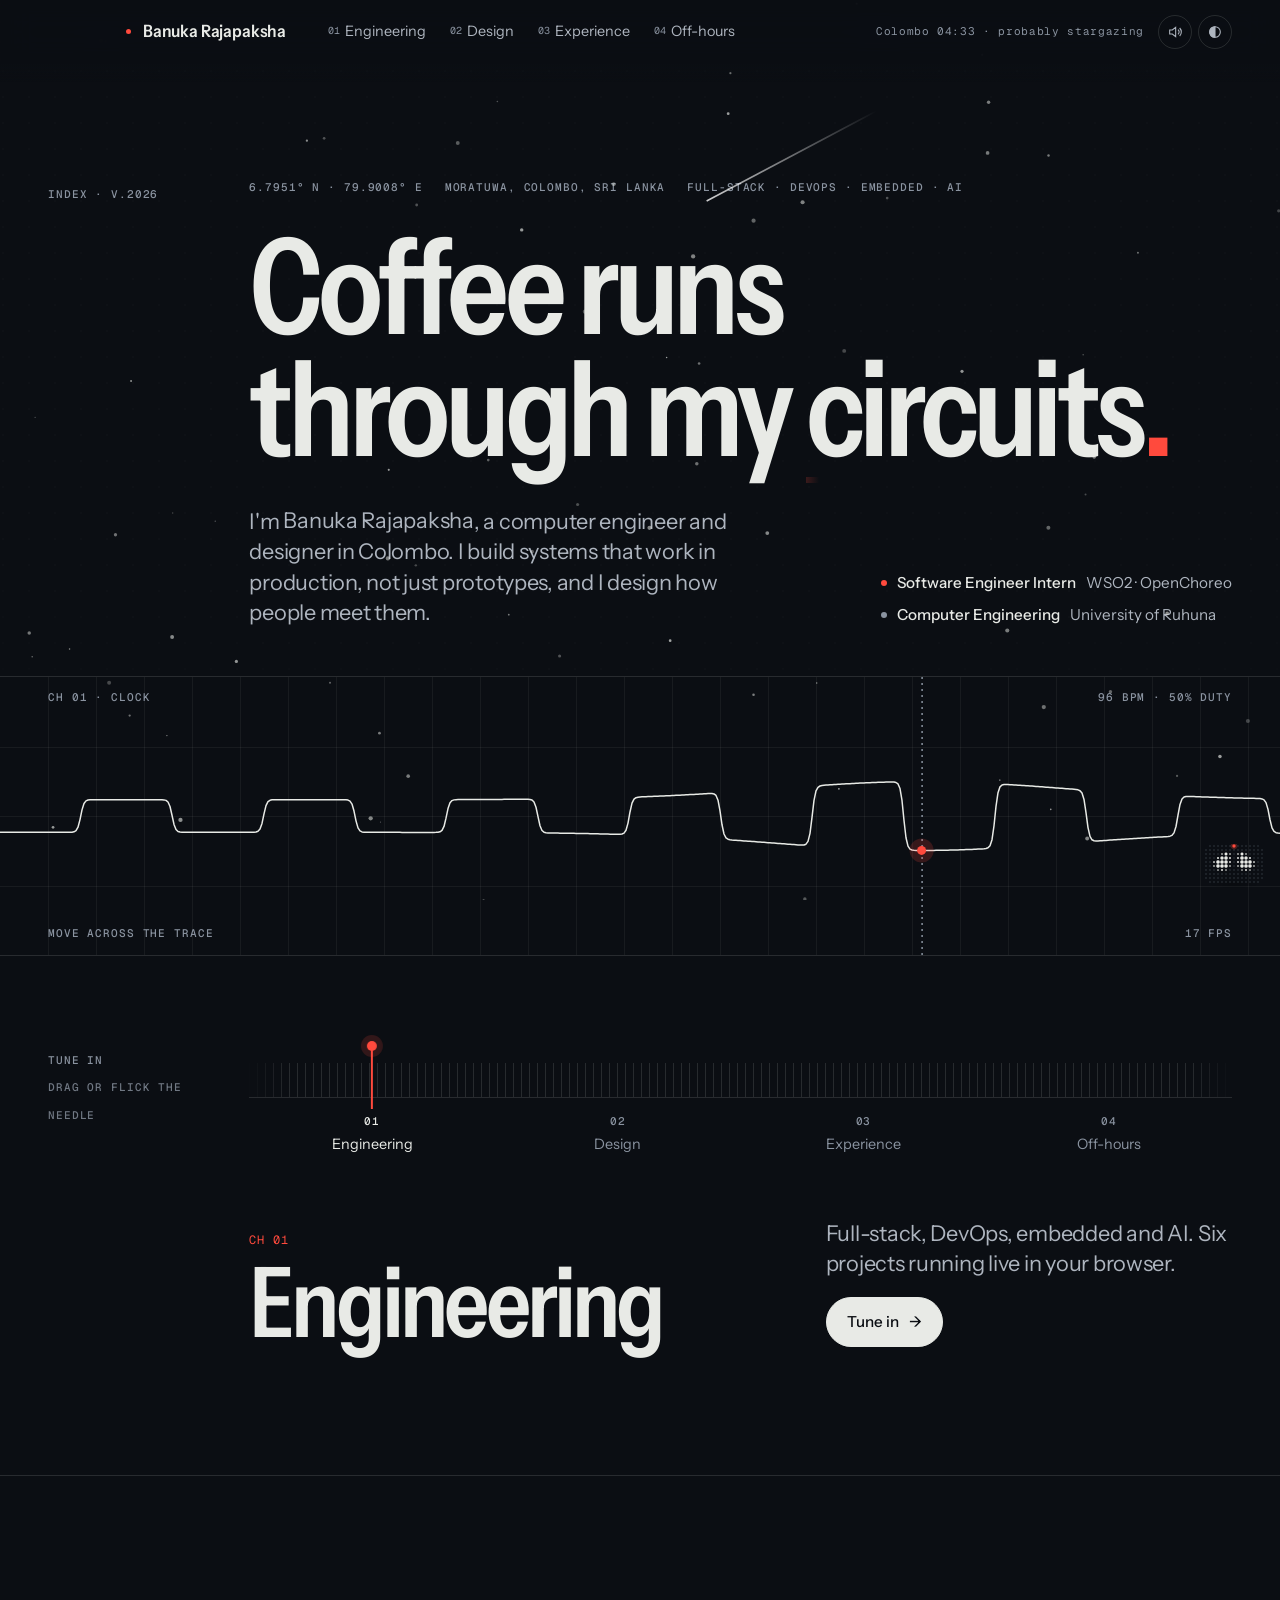
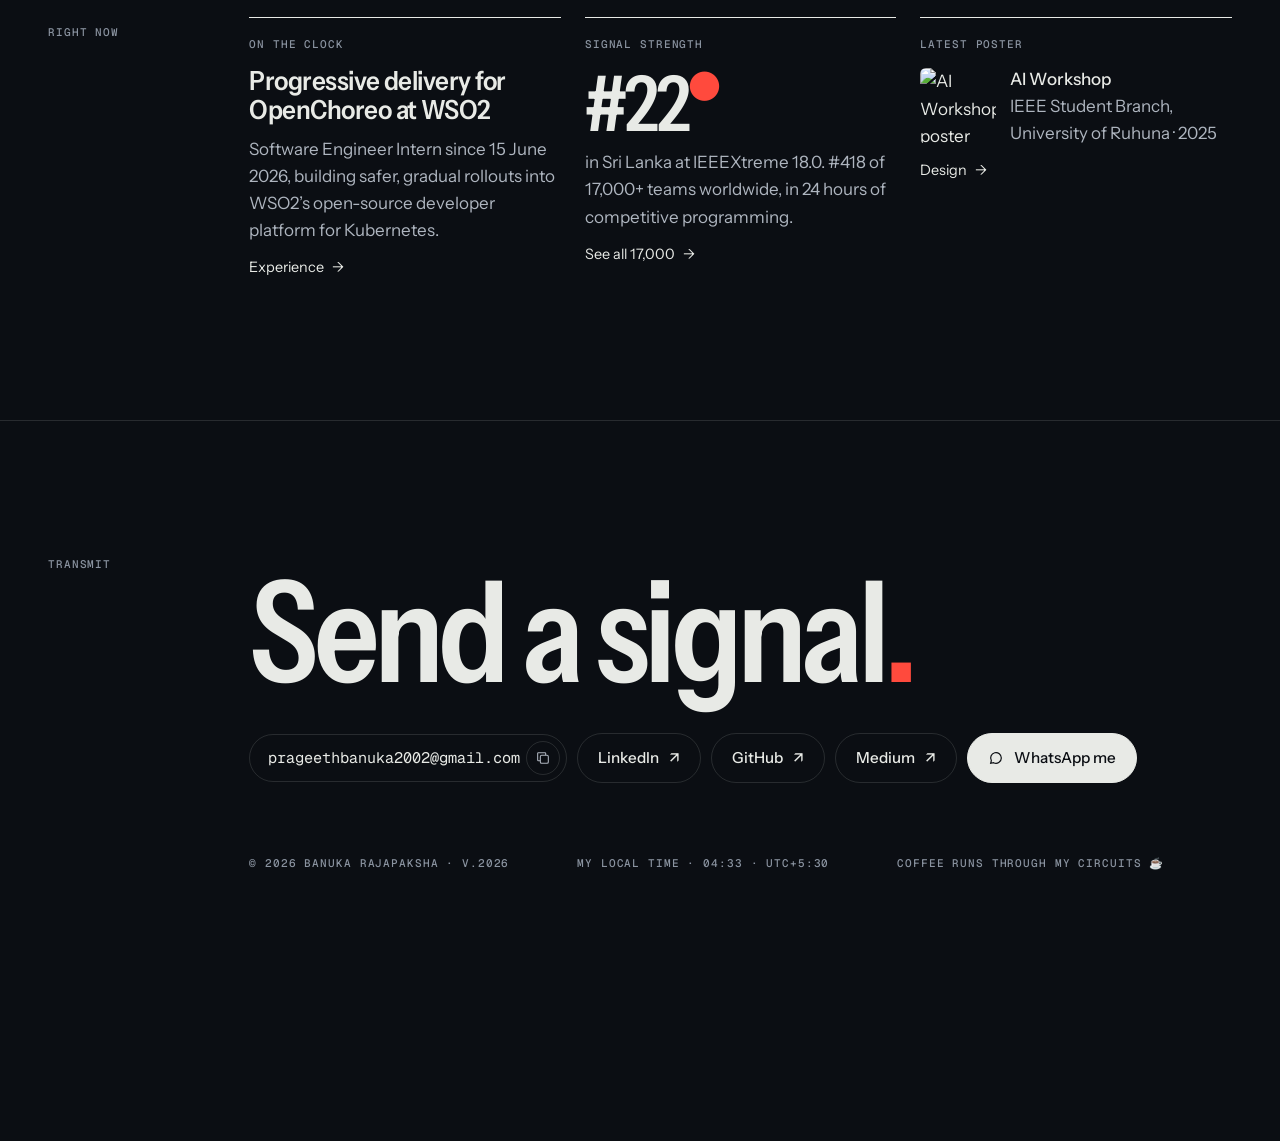
==== index.html @ f437f222 "Quiet details: tilting posters, a self-signing signature, a moon-phase tab icon, a visit constellati" ====
<!doctype html>
<html lang="en">
<head>
<meta charset="utf-8">
<meta name="viewport" content="width=device-width, initial-scale=1, viewport-fit=cover">
<title>Banuka Rajapaksha</title>
<link rel="preconnect" href="https://fonts.googleapis.com">
<link rel="preconnect" href="https://fonts.gstatic.com" crossorigin>
<link rel="stylesheet" href="https://fonts.googleapis.com/css2?family=Geist+Mono:wght@400;500&family=Instrument+Sans:wdth,wght@75..100,400..700&display=swap">
<link rel="stylesheet" href="assets/site.css?v=20261011q">
<style>
.hero { padding-block: clamp(56px, 9vw, 120px) clamp(28px, 4vw, 48px); }
.hero .coords { display: flex; flex-wrap: wrap; gap: 6px 22px; margin-bottom: 28px; }
.hero .display { font-size: clamp(3.2rem, 10.4vw, 10rem); margin-bottom: 36px; }
.cof { position: relative; cursor: pointer; outline-offset: 6px; transition: color var(--h); }
.cof::before { content: "psst. type c-o-f-f-e-e"; position: absolute; left: 0.04em; bottom: 100%; margin-bottom: 0.3em; white-space: nowrap;
  font: 500 0.6875rem/1 var(--f-mono); letter-spacing: 0.08em; text-transform: uppercase; color: var(--accent);
  opacity: 0; transform: translateY(6px); transition: opacity var(--h) var(--ease-out), transform var(--h) var(--ease-out); pointer-events: none; }
@media (hover: none) { .cof::before { content: "tap for a refill"; } }
.cof i { position: absolute; bottom: 82%; width: 0.03em; min-width: 2px; height: 0.16em; border-radius: 2px; background: var(--ink-3); opacity: 0; pointer-events: none; }
.cof i:nth-child(1) { left: 60%; } .cof i:nth-child(2) { left: 72%; } .cof i:nth-child(3) { left: 84%; }
.cof:hover::before, .cof:focus-visible::before { opacity: 1; transform: none; }
.cof:hover i, .cof:focus-visible i { animation: wisp 1.9s ease-out infinite; }
.cof:hover i:nth-child(2), .cof:focus-visible i:nth-child(2) { animation-delay: .45s; }
.cof:hover i:nth-child(3), .cof:focus-visible i:nth-child(3) { animation-delay: .9s; }
@keyframes wisp { 0% { opacity: 0; transform: translateY(0.1em) scaleY(.4); } 30% { opacity: .6; } 100% { opacity: 0; transform: translate(0.05em, -0.35em) scaleY(1); } }
@media (hover: none) { .cof::before { opacity: .75; transform: none; animation: hintIn 1.2s var(--ease-out) 3.5s both; } }
@keyframes hintIn { from { opacity: 0; transform: translateY(6px); } }
.hero .coords { transition: opacity var(--h) var(--ease-out); }
.hero:has(.cof:hover) .coords, .hero:has(.cof:focus-visible) .coords { opacity: 0; }
@media (hover: none) { .hero .coords { opacity: 1 !important; } .cof::before { margin-bottom: 0.15em; } }
.cir { background: linear-gradient(90deg, transparent, var(--accent), transparent) -60% 96% / 40% 0.045em no-repeat; }
.cir:hover { animation: current 1.1s linear infinite; }
@keyframes current { to { background-position: 170% 96%; } }
@media (prefers-reduced-motion: reduce) { .cof i, .cir:hover { animation: none !important; } }
.hero-foot { display: grid; grid-template-columns: minmax(0, 1.2fr) minmax(0, 1fr); gap: 24px 48px; align-items: end; }
.roles { display: grid; gap: 8px; justify-self: end; }
.roles span { display: flex; gap: 10px; align-items: baseline; font-size: 0.95rem; color: var(--ink-2); }
.roles b { font-weight: 500; color: var(--ink); }
.roles i { width: 6px; height: 6px; border-radius: 50%; background: var(--accent); flex: none; transform: translateY(-2px); }
@media (max-width: 860px) {
  .hero .grid > .hang, .tuner .grid > .hang, .now-wrap .hang { display: none; }
  .hero .coords { display: none; }
  .hero { padding-block: 64px 32px; }
  .hero .display { font-size: clamp(2.6rem, 11vw, 4.6rem); }
  .cof::before { margin-bottom: 0.3em; }
  .roles span { font-size: 0.92rem; }
  #scope { height: 120px; }
  #scope .rd { display: none; }
  main .tuner { padding-block: 36px 64px; }
  #dial { margin-bottom: 44px; }
  #band { min-height: 0; gap: 14px; }
  #band h2 { font-size: clamp(2.6rem, 13vw, 3.6rem); }
}
@media (max-width: 860px) { .hero-foot { grid-template-columns: 1fr; } .roles { justify-self: start; } .roles span { flex-wrap: wrap; gap: 2px 10px; } .hero { padding-block: 36px 28px; } .hero .coords { margin-bottom: 18px; } .hero .display { margin-bottom: 24px; } }

.scope { position: relative; height: clamp(170px, 22vw, 280px); border-block: 1px solid var(--line); }
.scope canvas { position: absolute; inset: 0; width: 100%; height: 100%; touch-action: pan-y; }
.scope .rd { position: absolute; top: 12px; display: flex; gap: 18px; }
.scope .rd.l { left: var(--gut); } .scope .rd.r { right: var(--gut); }
.scope .rd.b { top: auto; bottom: 12px; }

.tuner { padding-block: clamp(48px, 7vw, 96px) clamp(72px, 10vw, 130px); }
.dial { position: relative; height: 92px; margin-bottom: 40px; cursor: ew-resize; touch-action: none; user-select: none; -webkit-user-select: none; }
.dial:focus-visible { outline-offset: 8px; }
.dial .scale { position: absolute; left: 0; right: 0; top: 18px; height: 34px;
  background:
    repeating-linear-gradient(90deg, var(--ink-3) 0 1px, transparent 1px 100%) 0 0 / 12.5% 100% no-repeat,
    repeating-linear-gradient(90deg, var(--line) 0 1px, transparent 1px 8px);
  -webkit-mask: linear-gradient(90deg, transparent, #000 4%, #000 96%, transparent); mask: linear-gradient(90deg, transparent, #000 4%, #000 96%, transparent); }
.dial .base { position: absolute; left: 0; right: 0; top: 52px; height: 1px; background: var(--line); }
.dial .stops { position: absolute; left: 0; right: 0; top: 62px; display: grid; grid-template-columns: repeat(4, 1fr); }
.dial .stops button { border: 0; background: none; cursor: pointer; padding: 6px 0; display: grid; justify-items: center; gap: 2px; color: var(--ink-3); transition: color var(--q); }
.dial .stops button:hover, .dial .stops button.on { color: var(--ink); }
.dial .stops .label { color: inherit; }
.dial .tick { position: absolute; top: 10px; width: 1px; height: 50px; background: var(--ink); }
.needle { position: absolute; top: 0; left: 0; width: 2px; height: 64px; margin-left: -1px; background: var(--accent); will-change: transform; }
.needle::before { content: ""; position: absolute; top: -4px; left: -4px; width: 10px; height: 10px; border-radius: 50%; background: var(--accent); box-shadow: 0 0 0 6px color-mix(in srgb, var(--accent) 16%, transparent); }
.needle::after { content: ""; position: absolute; inset: -10px -22px; } /* bigger grab target */

.band { display: grid; grid-template-columns: minmax(0, 1.3fr) minmax(0, 1fr); gap: 24px 48px; align-items: end; min-height: 170px; }
.band .num { font-family: var(--f-mono); font-size: 0.75rem; color: var(--accent); letter-spacing: 0.08em; }
.band h2 { font-size: clamp(2.8rem, 7.6vw, 6.6rem); margin-top: 8px; }
.band-r { display: grid; gap: 18px; justify-items: start; }
@media (max-width: 860px) { .band { grid-template-columns: 1fr; } }

.now { display: grid; grid-template-columns: repeat(3, minmax(0, 1fr)); gap: 24px; }
.now article { border-top: 1px solid var(--ink); padding-top: 18px; display: grid; gap: 12px; align-content: start; min-width: 0; }
.now .big { font-weight: 600; font-stretch: 82%; letter-spacing: -0.04em; font-size: clamp(3rem, 6vw, 5rem); line-height: 0.9; }
.now .big .dot { font-size: 0.5em; vertical-align: 0.9em; }
.now p { margin: 0; color: var(--ink-2); }
.now a.more { font-size: 0.9rem; text-decoration: none; display: inline-flex; gap: 8px; color: var(--ink); }
.now a.more:hover { text-decoration: underline; }
.now .thumb { display: grid; grid-template-columns: 76px minmax(0, 1fr); gap: 14px; align-items: center; }
.now .thumb img { width: 76px; height: 76px; object-fit: cover; border-radius: 6px; }
@media (max-width: 860px) { .now { grid-template-columns: 1fr; } }
</style>
<link rel="icon" href="assets/favicon.svg" type="image/svg+xml">
<meta name="theme-color" content="#0B0E13">
<meta name="description" content="Banuka Rajapaksha: computer engineer and designer in Colombo. Software Engineer Intern at WSO2 (OpenChoreo). Coffee runs through my circuits.">
<meta property="og:title" content="Banuka Rajapaksha">
<meta property="og:description" content="Computer engineer and designer. Coffee runs through my circuits.">
<meta property="og:url" content="https://prageethbanuka.github.io/">
<meta property="og:type" content="website">
<meta property="og:image" content="https://prageethbanuka.github.io/assets/og.jpg">
<meta property="og:image:width" content="1200">
<meta property="og:image:height" content="630">
<meta property="og:image:alt" content="Coffee runs through my circuits. Banuka Rajapaksha, engineer and designer.">
<meta name="twitter:card" content="summary_large_image">
<script>try { const t = localStorage.getItem('br-theme'); if (t) document.documentElement.dataset.theme = t; } catch (e) {}</script>
<script data-goatcounter="https://banuka.goatcounter.com/count" async src="https://gc.zgo.at/count.js"></script>
</head>
<body>
<script src="assets/site.js?v=20261011q"></script>
<script>BR.nav('home', { draw: true })</script>

<main id="main">
  <section class="wrap hero">
    <div class="grid">
      <div class="hang"><span class="label">Index · v.2026</span></div>
      <div class="main">
        <div class="coords"><span class="label">6.7951° N · 79.9008° E</span><span class="label">Moratuwa, Colombo, Sri Lanka</span><span class="label">Full-stack · DevOps · Embedded · AI</span></div>
        <h1 class="display"><span class="cof" role="button" tabindex="0" aria-label="Coffee. Pour a refill">Coffee<i aria-hidden="true"></i><i aria-hidden="true"></i><i aria-hidden="true"></i></span> runs through my <span class="cir">circuits</span><span class="dot">.</span></h1>
        <div class="hero-foot">
          <p class="lede">I'm <mark class="hl">Banuka Rajapaksha</mark>, a computer engineer and designer in Colombo.<span class="m-hide"> I build systems that work in production, not just prototypes, and I design how people meet them.</span></p>
          <div class="roles">
            <span><i></i><b>Software Engineer Intern</b> WSO2 · OpenChoreo</span>
            <span><i style="background:var(--ink-3)"></i><b>Computer Engineering</b> University of Ruhuna</span>
          </div>
        </div>
      </div>
    </div>
  </section>

  <div class="scope" id="scope" aria-hidden="true">
    <canvas id="trace"></canvas>
    <div class="rd l"><span class="label" id="rdMode">CH 01 · Clock</span></div>
    <div class="rd r"><span class="label" id="rdVal">96 BPM · 50% duty</span></div>
    <div class="rd l b"><span class="label">Move across the trace</span></div>
    <div class="rd r b"><span class="label" id="rdFps">-- fps</span></div>
  </div>

  <section class="wrap tuner" aria-labelledby="bandName">
    <div class="grid">
      <div class="hang"><span class="label">Tune in</span><br><span class="label" style="color:var(--ink-3);opacity:.8">Drag or flick the needle</span></div>
      <div class="main">
        <div class="dial" id="dial" tabindex="0" role="slider" aria-label="Choose a section" aria-valuemin="1" aria-valuemax="4" aria-valuenow="1" aria-valuetext="Engineering">
          <div class="scale"></div><div class="base"></div>
          <div class="stops" id="stops"></div>
          <div class="needle" id="needle"></div>
        </div>
        <div class="band" id="band">
          <div>
            <div class="num" id="bandNum">CH 01</div>
            <h2 class="display" id="bandName">Engineering</h2>
          </div>
          <div class="band-r">
            <p class="lede" id="bandText">Full-stack, DevOps, embedded and AI. Six projects running live in your browser.</p>
            <a class="btn" id="bandGo" href="engineering.html">Tune in <span class="arr">→</span></a>
          </div>
        </div>
      </div>
    </div>
  </section>

  <section class="wrap section now-wrap">
    <div class="grid">
      <div class="hang"><span class="label">Right now</span></div>
      <div class="main now">
        <article>
          <span class="label">On the clock</span>
          <h3 class="h3">Progressive delivery for OpenChoreo at WSO2</h3>
          <p>Software Engineer Intern since 15 June 2026, building safer, gradual rollouts into WSO2’s open-source developer platform for Kubernetes.</p>
          <a class="more" href="experience.html">Experience <span>→</span></a>
        </article>
        <article>
          <span class="label">Signal strength</span>
          <div class="big">#22<span class="dot">●</span></div>
          <p>in Sri Lanka at IEEEXtreme 18.0. #418 of 17,000+ teams worldwide, in 24 hours of competitive programming.</p>
          <a class="more" href="engineering.html#xtreme">See all 17,000 <span>→</span></a>
        </article>
        <article>
          <span class="label">Latest poster</span>
          <div class="thumb"><img src="assets/work/w1.webp" alt="AI Workshop poster" width="76" height="76"><p><b style="color:var(--ink);font-weight:500">AI Workshop</b><br>IEEE Student Branch, University of Ruhuna · 2025</p></div>
          <a class="more" href="design.html">Design <span>→</span></a>
        </article>
      </div>
    </div>
  </section>
</main>

<script>BR.footer()</script>

<script>
(() => {
const { Spring, project, clamp, tracker, reduce, blip } = BR;
const BANDS = [
  { id: 'engineering', name: 'Engineering', href: 'engineering.html', mode: 'Clock', val: '96 BPM · 50% duty', text: 'Full-stack, DevOps, embedded and AI. Six projects running live in your browser.' },
  { id: 'design', name: 'Design', href: 'design.html', mode: 'Sine', val: 'Two-second read', text: 'Visual branding for national IEEE programmes, SLSAC and faculty events.' },
  { id: 'experience', name: 'Experience', href: 'experience.html', mode: 'Step', val: 'Rising edges', text: 'WSO2, SEDS Ruhuna, IEEE and IESL, and the University of Ruhuna.' },
  { id: 'offhours', name: 'Off-hours', href: 'offhours.html', mode: 'Scintillation', val: 'Starlight · 96 BPM', text: 'Brass band, drums and the night sky, in red light.' },
];

/* ---------- oscilloscope trace ---------- */
const cv = document.getElementById('trace'), cx = cv.getContext('2d'), scope = document.getElementById('scope');
let W = 0, H = 0, DPR = 1, col = {};
const w = BANDS.map((_, i) => new Spring(i === 0 ? 1 : 0, { damping: 1, response: 0.5 }));
const amp = new Spring(0, { damping: 1, response: 0.35 });
const px = new Spring(0.72, { damping: 1, response: 0.3 });
const heart = new Spring(0, { damping: 1, response: 0.6 }); let heartAt = 0;
// a heartbeat (ECG) trace for the hidden channel
const ecg = (u, t) => { let p = (u * 3 - t * 1.2) % 1; if (p < 0) p += 1; const g = (c, w, a) => a * Math.exp(-(((p - c) / w) ** 2)); return g(0.12, 0.035, 0.18) - g(0.27, 0.012, 0.25) + g(0.3, 0.012, 1.25) - g(0.33, 0.014, 0.45) + g(0.55, 0.06, 0.3); };
function readCol() { const s = getComputedStyle(document.documentElement); col = { ink: s.getPropertyValue('--ink').trim(), line: s.getPropertyValue('--line-2').trim(), acc: s.getPropertyValue('--accent').trim(), ink3: s.getPropertyValue('--ink-3').trim() }; }
function size() { DPR = Math.min(2, devicePixelRatio || 1); W = scope.clientWidth; H = scope.clientHeight; cv.width = W * DPR; cv.height = H * DPR; cx.setTransform(DPR, 0, 0, DPR, 0, 0); }
const shapes = [
  (u, t) => Math.tanh(9 * Math.sin(u * 2 * Math.PI * 7 - t * 2 * Math.PI * 1.6)),                 // clock
  (u, t) => Math.sin(u * 2 * Math.PI * 3.2 - t * 2.4),                                              // sine
  (u, t) => { const p = (u * 6 - t * 0.35) % 1, q = p < 0 ? p + 1 : p; return Math.tanh(14 * (q - 0.5)) * 0.8 + (q - 0.5) * 0.4; }, // step
  (u, t) => 0.55 * Math.sin(u * 47 + t * 3.1) * Math.sin(u * 13 - t * 1.7) + 0.35 * Math.sin(u * 91 - t * 5.3) + 0.2 * Math.sin(u * 7 + t), // scintillation
];
function y(u, t) {
  let v = 0; for (let i = 0; i < 4; i++) if (w[i].x > 0.001) v += w[i].x * shapes[i](u, t);
  if (heart.x > 0.001) v = v * (1 - heart.x) + heart.x * ecg(u, t);
  const bump = Math.exp(-(((u - px.x) / 0.16) ** 2));
  const a = 0.14 + 0.62 * (0.25 + 0.75 * amp.x) * bump;
  return H / 2 - v * a * (H * 0.42);
}
let fpsT = performance.now(), fpsN = 0; const fpsEl = document.getElementById('rdFps');
let lastT = 0;
function draw(now) {
  const t = reduce() ? 0 : now / 1000; lastT = t;
  cx.clearRect(0, 0, W, H);
  cx.strokeStyle = col.line; cx.lineWidth = 1; cx.beginPath();
  for (let x = 48; x < W; x += 48) { cx.moveTo(x + 0.5, 0); cx.lineTo(x + 0.5, H); }
  for (let k = 1; k < 4; k++) { const yy = Math.round(H * k / 4) + 0.5; cx.moveTo(0, yy); cx.lineTo(W, yy); }
  cx.stroke();
  cx.strokeStyle = col.ink; cx.lineWidth = 1.5; cx.lineJoin = 'round'; cx.beginPath();
  const step = 2;
  for (let x = 0; x <= W; x += step) { const v = y(x / W, t); x ? cx.lineTo(x, v) : cx.moveTo(x, v); }
  cx.stroke();
  const sx = px.x * W, sy = y(px.x, t);
  cx.strokeStyle = col.ink3; cx.setLineDash([2, 4]); cx.beginPath(); cx.moveTo(sx + 0.5, 0); cx.lineTo(sx + 0.5, H); cx.stroke(); cx.setLineDash([]);
  cx.fillStyle = col.acc; cx.globalAlpha = 0.18; cx.beginPath(); cx.arc(sx, sy, 12, 0, 6.283); cx.fill();
  cx.globalAlpha = 1; cx.beginPath(); cx.arc(sx, sy, 4.5, 0, 6.283); cx.fill();
  fpsN++; if (now - fpsT > 500) { fpsEl.textContent = `${Math.round(fpsN * 1000 / (now - fpsT))} fps`; fpsN = 0; fpsT = now; }
}
let raf = 0, visible = true;
function loop(now) { draw(now); raf = (visible && !reduce()) ? requestAnimationFrame(loop) : 0; }
function start() { if (!raf && visible) raf = requestAnimationFrame(loop); }
readCol(); size(); draw(performance.now()); if (!reduce()) start();
addEventListener('resize', () => { size(); draw(performance.now()); });
addEventListener('br-theme', () => { readCol(); draw(performance.now()); });
matchMedia('(prefers-color-scheme: dark)').addEventListener('change', () => { readCol(); draw(performance.now()); });
new IntersectionObserver(es => { visible = es[0].isIntersecting; if (visible && !reduce()) start(); }).observe(scope);
[...w, amp, px, heart].forEach(s => s.on(() => { if (reduce()) draw(0); }));
scope.addEventListener('pointermove', e => { const r = scope.getBoundingClientRect(); px.to(clamp((e.clientX - r.left) / r.width, 0, 1), { damping: 1, response: 0.18 }); amp.to(1); });
scope.addEventListener('pointerleave', () => { amp.to(0, { response: 0.6 }); px.to(0.72, { response: 0.8 }); });
// Pixi can run on the trace: it reads the live shape and leans on the playhead
BR.wave = { el: scope, y: u => y(u, lastT), focus(u) { px.to(clamp(u, 0, 1), { damping: 1, response: 0.18 }); amp.to(1); }, release() { amp.to(0, { response: 0.6 }); px.to(0.72, { response: 0.8 }); } };

/* ---------- tuner dial ---------- */
const dial = document.getElementById('dial'), needle = document.getElementById('needle'), stops = document.getElementById('stops');
BANDS.forEach((b, i) => {
  const btn = document.createElement('button'); btn.type = 'button'; btn.dataset.i = i; btn.tabIndex = -1;
  btn.innerHTML = `<span class="label">0${i + 1}</span><span style="font-size:.9rem">${b.name}</span>`;
  stops.appendChild(btn);
});
const stopX = i => dial.clientWidth * (i + 0.5) / 4;
const nx = new Spring(0, { damping: 1, response: 0.4 }).on(x => { needle.style.transform = `translateX(${x}px)`; liveBand(x); });
let cur = -1;
function setBand(i, fromNeedle) {
  if (i === cur) return; cur = i; const b = BANDS[i];
  if (heart.target === 1) { if (performance.now() - heartAt > 4000) heart.to(0); else return; } // keep the clue on screen for a moment
  document.getElementById('bandNum').textContent = `CH 0${i + 1}`;
  document.getElementById('bandName').textContent = b.name;
  document.getElementById('bandText').textContent = b.text;
  const go = document.getElementById('bandGo'); go.href = b.href;
  document.getElementById('rdMode').textContent = `CH 0${i + 1} · ${b.mode}`;
  document.getElementById('rdVal').textContent = b.val;
  dial.setAttribute('aria-valuenow', i + 1); dial.setAttribute('aria-valuetext', b.name);
  [...stops.children].forEach((s, k) => s.classList.toggle('on', k === i));
  w.forEach((s, k) => s.to(k === i ? 1 : 0));
  if (fromNeedle !== false) blip('tick');
}
function liveBand(x) { setBand(clamp(Math.floor(x / dial.clientWidth * 4), 0, 3)); }
nx.set(stopX(0)); setBand(0, false);
addEventListener('resize', () => nx.set(stopX(cur)));
const trk = tracker(); let drag = null;
dial.addEventListener('pointerdown', e => {
  const r = dial.getBoundingClientRect(), x = e.clientX - r.left;
  if (e.target.closest('.stops button') && e.pointerType !== 'mouse') return;
  const onNeedle = Math.abs(x - nx.x) < 24;
  dial.setPointerCapture(e.pointerId); nx.stop();
  drag = { off: onNeedle ? x - nx.x : 0, moved: 0, x0: x }; trk.reset(); trk.add(nx.x);
  if (!onNeedle) nx.to(x, { damping: 1, response: 0.22 });
});
dial.addEventListener('pointermove', e => {
  if (!drag) return; const r = dial.getBoundingClientRect(), x = e.clientX - r.left;
  drag.moved = Math.max(drag.moved, Math.abs(x - drag.x0));
  if (drag.moved < 4) return;
  const raw = x - drag.off, max = dial.clientWidth;
  const v = raw < 0 ? BR.rubber(raw, max) : raw > max ? max + BR.rubber(raw - max, max) : raw;
  nx.set(v); trk.add(v);
  holdCheck(v / max);
});
// hidden channel: hold the needle exactly between Design and Experience
let holdT = 0;
function heartbeat() {
  holdT = 0; if (!drag || heart.target === 1) return;
  heart.to(1); heartAt = performance.now(); blip('tone', true);
  const clue = (window.BRSecret && BRSecret.TRAIL.clue2) || '';
  document.getElementById('rdMode').textContent = 'CH ♥ · Heartbeat'; document.getElementById('rdVal').textContent = '72 BPM';
  document.getElementById('bandNum').textContent = 'CH ♥'; document.getElementById('bandName').textContent = 'Heartbeat';
  document.getElementById('bandText').textContent = clue; document.getElementById('bandGo').href = 'offhours.html'; cur = -1;
}
function holdCheck(f) {
  const inZone = Math.abs(f - 0.5) <= 0.025;
  if (!inZone) { clearTimeout(holdT); holdT = 0; return; }
  if (!holdT) holdT = setTimeout(heartbeat, 1600); // fires even if the pointer stays perfectly still
}
const endDrag = e => {
  clearTimeout(holdT); holdT = 0;
  if (!drag) return; const d = drag; drag = null;
  if (d.moved < 4) { const i = clamp(Math.floor(d.x0 / dial.clientWidth * 4), 0, 3); nx.to(stopX(i), { damping: 1, response: 0.35 }); return; }
  const v = trk.vel(), land = nx.x + project(v, 0.995);
  const i = clamp(Math.floor(land / dial.clientWidth * 4), 0, 3);
  nx.to(stopX(i), { velocity: v, damping: Math.abs(v) > 300 ? 0.78 : 1, response: 0.38 });
};
dial.addEventListener('pointerup', endDrag); dial.addEventListener('pointercancel', endDrag);
stops.addEventListener('pointerenter', () => {}, true);
[...stops.children].forEach((b, i) => {
  b.addEventListener('click', () => nx.to(stopX(i), { damping: 1, response: 0.35 }));
  b.addEventListener('pointerenter', e => { if (e.pointerType === 'mouse' && !drag) nx.to(stopX(i), { damping: 1, response: 0.4 }); });
});
dial.addEventListener('keydown', e => {
  if (e.key === 'ArrowRight' || e.key === 'ArrowDown') { e.preventDefault(); nx.to(stopX(Math.min(3, cur + 1))); }
  if (e.key === 'ArrowLeft' || e.key === 'ArrowUp') { e.preventDefault(); nx.to(stopX(Math.max(0, cur - 1))); }
  if (e.key === 'Enter') location.href = BANDS[cur].href;
});
})();
</script>
</body>
</html>
---- assets/site.css ----
/* SIGNAL — Banuka Rajapaksha
   Layout: 12-column instrument grid; mono labels hang in column 1, content starts at column 2–3.
   One accent (H-Alpha) marks the single thing that matters on each screen. */
:root {
  --bg: #F1F2EF;          /* Lunar */
  --bg-2: #E7E9E5;
  --surface: #F8F9F7;
  --ink: #0B0E13;         /* Night Ink */
  --ink-2: #434B57;
  --ink-3: #636B78;       /* Regolith */
  --line: rgba(11, 14, 19, 0.12);
  --line-2: rgba(11, 14, 19, 0.06);
  --accent: #D62F24;      /* H-Alpha */
  --data: #1F8A80;        /* OIII — data only */
  --screen: #0B0E13;      /* device screens stay dark */
  --screen-ink: #E8EAE6;
  --f-sans: "Instrument Sans", ui-sans-serif, system-ui, -apple-system, "Segoe UI", sans-serif;
  --f-mono: "Geist Mono", ui-monospace, "SF Mono", Menlo, Consolas, monospace;
  --beat: 625ms;          /* 96 BPM */
  --q: 156ms;             /* quarter beat */
  --h: 312ms;             /* half beat */
  --ease-out: cubic-bezier(.16, 1, .3, 1);
  --gut: clamp(16px, 4vw, 48px);
  color-scheme: light;
}
@media (prefers-color-scheme: dark) {
  :root:not([data-theme="light"]) {
    --bg: #0B0E13; --bg-2: #12161D; --surface: #161B23; --ink: #E8EAE6; --ink-2: #AEB5BF; --ink-3: #8A93A0;
    --line: rgba(232, 234, 230, 0.13); --line-2: rgba(232, 234, 230, 0.06); --accent: #FF4A3D; --data: #3CC2B4;
    --screen: #05070A; color-scheme: dark;
  }
}
:root[data-theme="dark"] {
  --bg: #0B0E13; --bg-2: #12161D; --surface: #161B23; --ink: #E8EAE6; --ink-2: #AEB5BF; --ink-3: #8A93A0;
  --line: rgba(232, 234, 230, 0.13); --line-2: rgba(232, 234, 230, 0.06); --accent: #FF4A3D; --data: #3CC2B4;
  --screen: #05070A; color-scheme: dark;
}
/* Off-hours page. By day: a printed star atlas, red-black ink on warm paper.
   At night: red-light mode, like an observatory. Follows the same light/dark switch as the rest of the site. */
:root[data-mode="redlight"] {
  --bg: #F3ECE0; --bg-2: #ECE3D3; --surface: #F9F4EB; --ink: #3B0F0B; --ink-2: #6A2C24; --ink-3: #8C4B40;
  --line: rgba(140, 34, 24, 0.18); --line-2: rgba(140, 34, 24, 0.08); --accent: #B3241B; --data: #B3241B;
  --screen: #120605; --screen-ink: #FF5A4C; color-scheme: light;
}
@media (prefers-color-scheme: dark) {
  :root[data-mode="redlight"]:not([data-theme="light"]) {
    --bg: #0A0606; --bg-2: #120A09; --surface: #160C0B; --ink: #FF5A4C; --ink-2: rgba(255, 90, 76, 0.78); --ink-3: rgba(255, 90, 76, 0.56);
    --line: rgba(255, 90, 76, 0.2); --line-2: rgba(255, 90, 76, 0.09); --accent: #FF5A4C; --data: #FF5A4C;
    --screen: #070404; --screen-ink: #FF5A4C; color-scheme: dark;
  }
}
:root[data-mode="redlight"][data-theme="dark"] {
  --bg: #0A0606; --bg-2: #120A09; --surface: #160C0B; --ink: #FF5A4C; --ink-2: rgba(255, 90, 76, 0.78); --ink-3: rgba(255, 90, 76, 0.56);
  --line: rgba(255, 90, 76, 0.2); --line-2: rgba(255, 90, 76, 0.09); --accent: #FF5A4C; --data: #FF5A4C;
  --screen: #070404; --screen-ink: #FF5A4C; color-scheme: dark;
}
/* copy that differs between the atlas (day) and red light (night) */
.when-night { display: none; }
:root[data-theme="dark"] .when-night { display: inline; } :root[data-theme="dark"] .when-day { display: none; }
@media (prefers-color-scheme: dark) { :root:not([data-theme="light"]) .when-night { display: inline; } :root:not([data-theme="light"]) .when-day { display: none; } }

@view-transition { navigation: auto; }
::view-transition-old(root) { animation: acquire-out var(--h) cubic-bezier(.7, 0, .84, 0) both; }
::view-transition-new(root) { animation: acquire-in var(--beat) var(--ease-out) both; }
::view-transition-group(mark) { animation-duration: var(--h); }
@keyframes acquire-out { to { clip-path: inset(49.8% 0 49.8% 0); } }
@keyframes acquire-in { from { clip-path: inset(49.8% 0 49.8% 0); } to { clip-path: inset(0 0 0 0); } }
@media (prefers-reduced-motion: reduce) {
  ::view-transition-old(root), ::view-transition-new(root) { animation: none; }
  html { scroll-behavior: auto !important; }
}

:root { padding-top: env(safe-area-inset-top, 0px); padding-bottom: env(safe-area-inset-bottom, 0px); }
*, *::before, *::after { box-sizing: border-box; }
html { scroll-behavior: smooth; -webkit-text-size-adjust: 100%; }
body {
  margin: 0; background: var(--bg); color: var(--ink);
  font-family: var(--f-sans); font-size: 1.0625rem; line-height: 1.6; font-stretch: 100%;
  -webkit-font-smoothing: antialiased; text-rendering: optimizeLegibility; overflow-x: hidden;
}
img { max-width: 100%; display: block; }
a { color: inherit; text-decoration-thickness: 1px; text-underline-offset: 0.2em; }
button { font: inherit; color: inherit; }
::selection { background: var(--accent); color: var(--bg); }
:focus-visible { outline: 2px solid var(--accent); outline-offset: 3px; border-radius: 4px; }
[hidden] { display: none !important; }

/* type */
.label { font-family: var(--f-mono); font-size: 0.6875rem; font-weight: 500; letter-spacing: 0.08em; text-transform: uppercase; color: var(--ink-3); font-variant-numeric: tabular-nums; }
.mono { font-family: var(--f-mono); font-variant-numeric: tabular-nums; }
.display {
  margin: 0; font-weight: 600; font-stretch: 82%; letter-spacing: -0.04em; line-height: 0.92;
  font-size: clamp(3.1rem, 9.2vw, 8.6rem); text-wrap: balance;
}
.h2 { margin: 0; font-weight: 600; font-stretch: 86%; letter-spacing: -0.03em; line-height: 0.98; font-size: clamp(2rem, 4.6vw, 3.4rem); text-wrap: balance; }
.h3 { margin: 0; font-weight: 600; font-stretch: 92%; letter-spacing: -0.02em; line-height: 1.1; font-size: clamp(1.3rem, 2.1vw, 1.65rem); }
.lede { margin: 0; font-size: clamp(1.15rem, 1.7vw, 1.4rem); line-height: 1.4; letter-spacing: -0.012em; color: var(--ink-2); max-width: 40ch; text-wrap: pretty; }
.prose { color: var(--ink-2); max-width: 64ch; }
.prose p { margin: 0 0 1em; }
.dot { color: var(--accent); }
.confirm { font-family: var(--f-mono); font-size: 0.625rem; letter-spacing: 0.06em; text-transform: uppercase; color: var(--ink-3); border: 1px dashed var(--ink-3); border-radius: 4px; padding: 1px 5px; vertical-align: 0.25em; white-space: nowrap; }

/* layout */
.wrap { width: 100%; max-width: 1440px; margin: 0 auto; padding-inline: var(--gut); padding-block: 0; }
.grid { display: grid; grid-template-columns: repeat(12, minmax(0, 1fr)); column-gap: 24px; }
.hang { grid-column: 1 / span 2; }
.main { grid-column: 3 / -1; min-width: 0; }
@media (max-width: 860px) {
  .grid { grid-template-columns: repeat(4, minmax(0, 1fr)); column-gap: 16px; }
  .hang, .main { grid-column: 1 / -1; }
  .hang { margin-bottom: 14px; }
}
.section { padding-block: clamp(72px, 11vw, 150px); border-top: 1px solid var(--line); }
.rule { height: 1px; background: var(--line); border: 0; margin: 0; }

/* nav */
.nav {
  position: sticky; top: env(safe-area-inset-top, 0px); z-index: 50;
  background: color-mix(in srgb, var(--bg) 82%, transparent);
  backdrop-filter: blur(16px) saturate(160%); -webkit-backdrop-filter: blur(16px) saturate(160%);
}
.nav::after { content: ""; position: absolute; left: 0; right: 0; bottom: -18px; height: 18px; pointer-events: none; background: linear-gradient(var(--bg), transparent); opacity: .7; }
.nav-in { display: flex; align-items: center; gap: 20px; height: 64px; }
.brand { display: inline-flex; align-items: center; gap: 12px; text-decoration: none; font-weight: 600; letter-spacing: -0.01em; font-stretch: 92%; white-space: nowrap; }
.sig {
  display: block; flex: none; width: 66px; aspect-ratio: 600 / 334; background: var(--ink);
  -webkit-mask: url("signature.png") center / contain no-repeat; mask: url("signature.png") center / contain no-repeat;
  view-transition-name: mark;
}
.sig.draw { animation: sign 1.4s var(--ease-out) 120ms both; }
@keyframes sign { from { clip-path: inset(0 100% 0 0); } to { clip-path: inset(0 0 0 0); } }
.star { width: 5px; height: 5px; border-radius: 50%; background: var(--accent); flex: none; animation: breathe 1.25s ease-in-out infinite; }
@keyframes breathe { 0%, 100% { transform: scale(1); } 12% { transform: scale(1.5); } 30% { transform: scale(1); } }
.sig-xl { width: clamp(180px, 24vw, 320px); margin-top: 56px; }
@media (prefers-reduced-motion: reduce) { .sig.draw, .star { animation: none; } }
.nav-links { display: flex; gap: 4px; margin: 0 auto 0 12px; padding: 0; list-style: none; }
.nav-links a {
  position: relative; display: block; padding: 6px 10px; text-decoration: none; font-size: 0.9rem; color: var(--ink-2);
  transition: color var(--q);
}
.nav-links a:hover { color: var(--ink); }
.nav-links a[aria-current="page"] { color: var(--ink); }
.nav-links a[aria-current="page"]::before { content: ""; position: absolute; left: 50%; bottom: -2px; width: 4px; height: 4px; margin-left: -2px; border-radius: 50%; background: var(--accent); }
.nav-links .n { font-family: var(--f-mono); font-size: 0.625rem; color: var(--ink-3); margin-right: 5px; vertical-align: 0.2em; }
.nav-tools { display: flex; align-items: center; gap: 6px; }
.clock { font-family: var(--f-mono); font-size: 0.6875rem; letter-spacing: 0.06em; color: var(--ink-3); margin-right: 8px; white-space: nowrap; }
.tool {
  width: 34px; height: 34px; display: grid; place-items: center; border-radius: 50%; border: 1px solid var(--line);
  background: transparent; cursor: pointer; color: var(--ink-2); transition: color var(--q), border-color var(--q), transform 100ms ease-out;
}
.tool:hover { color: var(--ink); border-color: var(--ink-3); }
.tool:active { transform: scale(0.94); }
.tool svg { width: 16px; height: 16px; }
.tool[aria-pressed="true"] { color: var(--accent); border-color: var(--accent); }
@media (max-width: 860px) {
  .nav-in { height: 58px; gap: 12px; }
  .nav-links, .nav-tools { display: none; }
  .menu-btn { display: grid; }
}

/* buttons, chips */
.btn {
  display: inline-flex; align-items: center; gap: 10px; padding: 12px 20px; border-radius: 999px; border: 1px solid var(--ink);
  background: var(--ink); color: var(--bg); text-decoration: none; font-weight: 500; font-size: 0.95rem; cursor: pointer;
  transition: transform 100ms ease-out, background-color var(--q), color var(--q);
}
.btn:active { transform: scale(0.97); }
.btn.ghost { background: transparent; color: var(--ink); border-color: var(--line); }
.btn.ghost:hover { border-color: var(--ink-3); }
.btn .arr { transition: transform var(--h) var(--ease-out); }
.btn:hover .arr { transform: translateX(3px); }
.chips { display: flex; flex-wrap: wrap; gap: 6px; }
.chip { font-family: var(--f-mono); font-size: 0.7rem; letter-spacing: 0.02em; padding: 4px 9px; border-radius: 999px; border: 1px solid var(--line); color: var(--ink-2); white-space: nowrap; }
.seg { display: inline-flex; padding: 3px; border: 1px solid var(--line); border-radius: 999px; gap: 2px; }
.seg button { border: 0; background: transparent; padding: 6px 14px; border-radius: 999px; cursor: pointer; font-size: 0.85rem; color: var(--ink-2); transition: background-color var(--q), color var(--q); }
.seg button[aria-pressed="true"] { background: var(--ink); color: var(--bg); }

/* page head */
.page-head { padding-block: clamp(64px, 10vw, 140px) clamp(56px, 8vw, 110px); }
.page-head .display { margin-bottom: 28px; }
.page-head .meta-row { display: flex; flex-wrap: wrap; gap: 6px 24px; margin-bottom: 36px; }

/* footer: transmit */
.transmit { border-top: 1px solid var(--line); padding-block: clamp(72px, 10vw, 140px) 40px; }
.transmit .display { font-size: clamp(3rem, 11vw, 10rem); margin: 18px 0 36px; }
.tx-row { display: flex; flex-wrap: wrap; gap: 10px; align-items: center; }
.email { display: inline-flex; align-items: center; gap: 6px; padding: 6px 6px 6px 18px; border: 1px solid var(--line); border-radius: 999px; font-family: var(--f-mono); font-size: 0.95rem; max-width: 100%; }
.email span { user-select: all; overflow-wrap: anywhere; }
.foot { display: flex; flex-wrap: wrap; justify-content: space-between; gap: 10px 24px; padding-top: 72px; }
.foot .label { color: var(--ink-3); }

/* shared trace hairline used as section divider */
.trace-line { display: block; width: 100%; height: 24px; color: var(--ink-3); }

@media (prefers-reduced-transparency: reduce) { .nav { background: var(--bg); backdrop-filter: none; -webkit-backdrop-filter: none; } }
@media (prefers-contrast: more) { :root { --line: rgba(11, 14, 19, 0.4); } }

/* ---------- responsive: big screens scale up, touch gets bigger targets ---------- */
@media (min-width: 1800px) { html { font-size: 112.5%; } .wrap { max-width: 1680px; } }
@media (min-width: 2400px) { html { font-size: 131%; } .wrap { max-width: 2080px; } }
@media (pointer: coarse) {
  .tool { width: 44px; height: 44px; }
  .seg button { min-height: 40px; padding-inline: 16px; }
  .nav-links a { padding: 10px 12px; }
  .btn { min-height: 44px; }
  .chip { padding: 6px 10px; }
}
@media (max-width: 380px) {
  :root { --gut: 14px; }
  .display { letter-spacing: -0.035em; }
  .brand > span:last-child { font-size: 0.92rem; }
}
@media (max-height: 500px) and (orientation: landscape) {
  .nav { position: relative; }
  .page-head { padding-block: 40px; }
}
.swipe-hint { display: none; }
@media (max-width: 700px) { .swipe-hint { display: inline; } }

/* ---------- mobile menu ---------- */
.menu-btn { display: none; place-items: center; margin-left: auto; width: 44px; height: 44px; border-radius: 50%; border: 1px solid var(--line); background: transparent; cursor: pointer; position: relative; transition: transform 100ms ease-out; }
.menu-btn:active { transform: scale(0.94); }
.menu-btn i { position: absolute; left: 13px; right: 13px; height: 1.5px; border-radius: 2px; background: var(--ink); transition: transform var(--h) var(--ease-out), top var(--h) var(--ease-out); }
.menu-btn i:nth-child(1) { top: 17px; } .menu-btn i:nth-child(2) { top: 25px; }
.menu-btn[aria-expanded="true"] i:nth-child(1) { top: 21px; transform: rotate(45deg); }
.menu-btn[aria-expanded="true"] i:nth-child(2) { top: 21px; transform: rotate(-45deg); }
.nav .here { display: none; font-family: var(--f-mono); font-size: 0.66rem; letter-spacing: 0.08em; text-transform: uppercase; color: var(--ink-3); white-space: nowrap; }
@media (max-width: 860px) { .nav .here { display: inline; margin-left: auto; } .nav .here + .menu-btn { margin-left: 0; } }
@media (max-width: 380px) { .nav .here { display: none; } .nav .here + .menu-btn { margin-left: auto; } }
body.menu-open { overflow: hidden; }
body.menu-open .nav { background: var(--bg); }
body.menu-open .nav::after { opacity: 0; }
.mmenu { position: fixed; inset: 0; z-index: 49; background: var(--bg); visibility: hidden; display: flex; flex-direction: column;
  padding: calc(env(safe-area-inset-top, 0px) + 74px) var(--gut) calc(env(safe-area-inset-bottom, 0px) + 22px);
  clip-path: inset(0 0 100% 0); transition: clip-path var(--beat) var(--ease-out), visibility 0s linear var(--beat); overflow-y: auto; }
.mmenu.open { visibility: visible; clip-path: inset(0 0 0 0); transition: clip-path var(--beat) var(--ease-out), visibility 0s; }
.mmenu ol { list-style: none; margin: 0; padding: 0; border-top: 1px solid var(--line); }
.mmenu li { border-bottom: 1px solid var(--line); opacity: 0; transform: translateY(14px); transition: opacity var(--h) var(--ease-out), transform var(--beat) var(--ease-out); }
.mmenu.open li { opacity: 1; transform: none; }
.mmenu.open li:nth-child(2) { transition-delay: 40ms; } .mmenu.open li:nth-child(3) { transition-delay: 80ms; } .mmenu.open li:nth-child(4) { transition-delay: 120ms; } .mmenu.open li:nth-child(5) { transition-delay: 160ms; }
.mmenu a { display: grid; grid-template-columns: 34px minmax(0, 1fr) auto; align-items: baseline; gap: 4px 10px; padding: 16px 0; text-decoration: none; }
.mmenu a .n { font-family: var(--f-mono); font-size: 0.7rem; color: var(--ink-3); }
.mmenu a b { font-weight: 600; font-stretch: 84%; letter-spacing: -0.035em; font-size: clamp(2rem, 9vw, 2.8rem); line-height: 1; }
.mmenu a small { grid-column: 2; color: var(--ink-2); font-size: 0.88rem; }
.mmenu a .go { grid-row: 1; grid-column: 3; color: var(--ink-3); font-size: 1.2rem; }
.mmenu a[aria-current="page"] b { color: var(--ink); }
.mmenu a[aria-current="page"] .n { color: var(--accent); }
.mmenu a:not([aria-current="page"]) b { color: var(--ink); opacity: .82; }
.mfoot { margin-top: auto; padding-top: 28px; display: grid; gap: 14px; opacity: 0; transition: opacity var(--beat) var(--ease-out) 180ms; }
.mmenu.open .mfoot { opacity: 1; }
.mfoot .row { display: flex; flex-wrap: wrap; align-items: center; gap: 8px; }
.mfoot .pill { display: inline-flex; align-items: center; gap: 8px; height: 44px; padding: 0 16px; border-radius: 999px; border: 1px solid var(--line); background: transparent; font-size: 0.9rem; color: var(--ink); cursor: pointer; text-decoration: none; }
.mfoot .pill svg { width: 16px; height: 16px; }
.mfoot .pill[aria-pressed="true"] { border-color: var(--accent); color: var(--accent); }
.mfoot .label { color: var(--ink-3); }
@media (min-width: 861px) { .mmenu { display: none; } }
@media (prefers-reduced-motion: reduce) { .mmenu, .mmenu li, .mfoot, .menu-btn i { transition: none !important; } .mmenu li { transform: none; } }

/* ---------- phone details ---------- */
@media (max-width: 860px) {
  .page-head { padding-block: 44px 56px; }
  .page-head .meta-row { margin-bottom: 22px; }
  .section { padding-block: 64px; }
  .transmit { padding-block: 64px 28px; }
  .transmit .display { font-size: clamp(2.8rem, 14vw, 4.4rem); margin: 12px 0 26px; }
  .tx-row { gap: 8px; }
  .tx-row .email { width: 100%; justify-content: space-between; }
  .tx-row .btn { flex: 1 1 0; justify-content: center; }
  .foot { flex-direction: column; gap: 8px; padding-top: 44px; }
  .sig-xl { margin-top: 32px; width: 150px; }
  .lede { font-size: 1.12rem; }
  .brand { gap: 10px; }
  .sig { width: 58px; }
}
@media (max-width: 860px) { .menu-btn { display: grid; } }
body.menu-open .m-toast { visibility: hidden; }

/* ---------- WhatsApp sheet ---------- */
.wa-scrim { position: fixed; inset: 0; z-index: 80; background: rgba(5, 7, 10, 0.5); opacity: 0; pointer-events: none; }
.wa-scrim.live { pointer-events: auto; }
.wa { position: fixed; z-index: 81; left: 0; right: 0; bottom: 0; margin: 0 auto; width: min(560px, 100%); max-height: calc(100% - 40px); overflow-y: auto;
  background: var(--bg); color: var(--ink); border: 1px solid var(--line); border-bottom: 0; border-radius: 26px 26px 0 0;
  box-shadow: 0 -30px 80px -20px rgba(0,0,0,.5); visibility: hidden; transform: translateY(110%); will-change: transform;
  padding-bottom: env(safe-area-inset-bottom, 0px); }
.wa.live { visibility: visible; }
.wa-grab { display: grid; place-items: center; padding: 10px 0 2px; cursor: grab; touch-action: none; }
.wa-grab span { width: 40px; height: 5px; border-radius: 3px; background: var(--ink-3); opacity: .5; }
.wa-in { padding: 6px 22px 22px; display: grid; gap: 16px; }
.wa-top { display: flex; justify-content: space-between; align-items: flex-start; gap: 12px; }
.wa-top .h3 { margin-top: 4px; }
.wa-form { display: grid; gap: 8px; }
.wa-form input:not([type=radio]), .wa-form textarea { width: 100%; font: inherit; font-size: 16px; color: var(--ink); background: var(--bg-2); border: 1px solid var(--line); border-radius: 14px; padding: 12px 14px; margin-bottom: 8px; resize: vertical; }
.wa-form input:focus, .wa-form textarea:focus { outline: 2px solid var(--accent); outline-offset: 1px; }
.wa-topics { display: flex; flex-wrap: wrap; gap: 6px; margin-bottom: 8px; }
.wa-topics label { cursor: pointer; }
.wa-topics input { position: absolute; opacity: 0; pointer-events: none; }
.wa-topics span { display: inline-flex; align-items: center; min-height: 38px; padding: 0 14px; border-radius: 999px; border: 1px solid var(--line); font-size: .88rem; color: var(--ink-2); transition: background-color var(--q), color var(--q); }
.wa-topics input:checked + span { background: var(--ink); color: var(--bg); border-color: var(--ink); }
.wa-topics input:focus-visible + span { outline: 2px solid var(--accent); outline-offset: 2px; }
.wa-err { margin: 0; min-height: 1.3em; font-family: var(--f-mono); font-size: .72rem; color: var(--accent); }
.wa-form .btn { justify-self: start; }
.wa-note { margin: 4px 0 0; font-size: .8rem; color: var(--ink-3); }
@media (max-width: 860px) { .wa-form .btn { justify-self: stretch; justify-content: center; } }
.wa-err[data-ok] { color: var(--ink-2); }

/* ---------- intro (first page of a visit) ---------- */
.intro { position: fixed; inset: 0; z-index: 200; background: var(--bg); display: grid; place-items: center; cursor: pointer;
  transition: clip-path 520ms var(--ease-out), opacity 520ms ease; clip-path: inset(0 0 0 0); }
.intro canvas { width: min(340px, 72vw); aspect-ratio: 311 / 170; display: block; position: relative; }
.intro::after { content: ""; position: absolute; left: calc(50% + min(170px, 36vw) + 10px); top: calc(50% - min(64px, 13.5vw));
  width: 9px; height: 9px; border-radius: 50%; background: var(--accent); box-shadow: 0 0 16px var(--accent); opacity: 0; transform: scale(.2); }
.intro.lit::after { animation: ignite var(--h) var(--ease-out) forwards; }
.intro-skip { position: absolute; bottom: calc(env(safe-area-inset-bottom, 0px) + 28px); left: 0; right: 0; text-align: center; opacity: .7; }
.intro.out { clip-path: inset(0 0 100% 0); opacity: .4; pointer-events: none; }
@keyframes ignite { 0% { opacity: 0; transform: scale(.2); } 50% { opacity: 1; transform: scale(1.8); } 100% { opacity: 1; transform: scale(1); } }

/* ---------- study playlist ---------- */
.rec { position: relative; flex: none; width: var(--s); height: var(--s); border-radius: 50%; display: grid; place-items: center;
  background: radial-gradient(circle, transparent 30%, rgba(255,255,255,.06) 31%, transparent 33%, rgba(255,255,255,.05) 45%, transparent 47%, rgba(255,255,255,.05) 60%, transparent 62%), #0B0E13;
  box-shadow: 0 10px 30px -10px rgba(0,0,0,.5), inset 0 0 0 1px rgba(255,255,255,.08); }
.rec img { width: 42%; height: 42%; border-radius: 50%; object-fit: cover; }
.rec::after { content: ""; position: absolute; width: 6%; height: 6%; border-radius: 50%; background: var(--bg); }
.playing .rec { animation: spin 1.8s linear infinite; }
@keyframes spin { to { transform: rotate(360deg); } }
.vinyl { position: fixed; z-index: 72; right: 16px; bottom: calc(env(safe-area-inset-bottom, 0px) + 16px); width: min(380px, calc(100% - 32px));
  display: grid; grid-template-columns: auto minmax(0, 1fr) auto; gap: 14px; align-items: start; padding: 14px; border-radius: 20px;
  background: color-mix(in srgb, var(--bg) 84%, transparent); border: 1px solid var(--line); color: var(--ink);
  backdrop-filter: blur(18px) saturate(160%); -webkit-backdrop-filter: blur(18px) saturate(160%); box-shadow: 0 24px 60px -24px rgba(0,0,0,.5);
  transform: translateY(130%) rotate(2deg); opacity: 0; transition: transform var(--beat) var(--ease-out), opacity var(--h); }
.vinyl.in { transform: none; opacity: 1; }
.vinyl .k { display: block; font-family: var(--f-mono); font-size: .66rem; letter-spacing: .08em; text-transform: uppercase; color: var(--accent); margin-bottom: 2px; }
.vinyl p { margin: 0 0 10px; font-size: .9rem; line-height: 1.45; color: var(--ink-2); }
.vinyl p b { color: var(--ink); font-weight: 500; }
.v-btns { display: flex; flex-wrap: wrap; gap: 6px; }
.v-btns .btn { padding: 8px 14px; min-height: 0; font-size: .84rem; }
.v-x { border: 0; background: none; color: var(--ink-3); width: 32px; height: 32px; border-radius: 50%; cursor: pointer; font: inherit; }
.v-x:hover { color: var(--ink); background: var(--line); }
.v-embed { grid-column: 1 / -1; }
.v-embed:empty { display: none; }
.study { margin-top: 36px; padding-top: 24px; border-top: 1px solid var(--line); display: grid; gap: 16px; }
.study .mix { display: flex; gap: 18px; align-items: center; }
.study .mix-t { display: block; font-weight: 600; font-stretch: 88%; letter-spacing: -0.02em; font-size: 1.4rem; margin: 2px 0 10px; }
.refill { position: fixed; z-index: 95; left: 50%; bottom: 18%; transform: translateX(-50%); display: grid; justify-items: center; gap: 10px; pointer-events: none;
  animation: rise var(--beat) var(--ease-out) both; transition: opacity .6s, transform .6s; }
.refill.out { opacity: 0; transform: translate(-50%, -30px); }
.refill .cup { position: relative; font-size: 64px; line-height: 1; }
.refill .cup i { position: absolute; bottom: 100%; left: 40%; width: 3px; height: 22px; border-radius: 3px; background: var(--ink-3); opacity: 0; animation: steam 1.6s ease-out infinite; }
.refill .cup i:nth-child(2) { left: 52%; animation-delay: .4s; } .refill .cup i:nth-child(3) { left: 64%; animation-delay: .8s; }
.refill .label { color: var(--ink); background: var(--bg); padding: 6px 12px; border-radius: 999px; border: 1px solid var(--line); }
@keyframes rise { from { opacity: 0; transform: translate(-50%, 40px) scale(.8); } }
@keyframes steam { 0% { opacity: 0; transform: translateY(4px) scaleY(.4); } 30% { opacity: .7; } 100% { opacity: 0; transform: translate(4px, -18px) scaleY(1); } }
@media (max-width: 600px) { .vinyl { left: 12px; right: 12px; width: auto; bottom: calc(env(safe-area-inset-bottom, 0px) + 12px); } }
@media (prefers-reduced-motion: reduce) { .playing .rec, .refill, .refill .cup i { animation: none; } .vinyl { transition: none; } }
.menu-btn { flex: none; }
.nav .here { min-width: 0; overflow: hidden; text-overflow: ellipsis; }
.refill { bottom: 34%; }

/* ---------- progressive disclosure ---------- */
details.more > summary { list-style: none; display: inline-flex; align-items: center; gap: 10px; min-height: 40px; padding: 0 16px; border-radius: 999px;
  border: 1px solid var(--line); cursor: pointer; font-family: var(--f-mono); font-size: 0.72rem; letter-spacing: 0.06em; text-transform: uppercase; color: var(--ink-2);
  transition: transform 100ms ease-out, border-color var(--q); user-select: none; -webkit-user-select: none; }
details.more > summary::-webkit-details-marker { display: none; }
details.more > summary::after { content: "+"; font-size: 1rem; line-height: 1; transition: transform var(--h) var(--ease-out); }
details.more[open] > summary::after { transform: rotate(45deg); }
details.more > summary:active { transform: scale(0.97); }
details.more[open] > summary { margin-bottom: 14px; }
@media (min-width: 861px) { details.more > summary { display: none; } }

/* ---------- phones: declutter ---------- */
@media (max-width: 860px) {
  .m-hide { display: none !important; }
  .page-head .meta-row { display: none; }
  .hang br, .hang br ~ .label { display: none; }
  .hero .coords span:not(:nth-child(2)) { display: none; }
  .scope .rd.b { display: none; }
  .now { gap: 0; }
  .now article { padding-block: 18px 22px; gap: 8px; }
  .now article > p { display: none; }
  .now .big { font-size: 3.2rem; }

  .channel .main { display: flex; flex-direction: column; gap: 16px; }
  .channel .ch-copy { display: contents; }
  .channel .ch-copy > .h2 { order: 1; }
  .channel .ch-copy > .lede { order: 2; margin-top: -6px; }
  .channel .main > div:not(.ch-copy) { order: 3; }
  .channel .ch-copy > details { order: 4; }
  .channel .ch-copy > .stat { order: 5; }
  .ch-meta { display: flex; flex-wrap: wrap; gap: 4px 14px; align-items: baseline; }
  .ch-meta .chips { display: none; }
  .ch-meta a { font-size: 0.82rem; }
  .group-head .lede { display: none; }

  .bar > .label { display: none; }
  .wall { columns: 2; column-gap: 12px; padding-top: 16px; }
  .piece { margin-bottom: 18px; }
  .piece figcaption { padding-top: 8px; }
  .piece figcaption b { font-size: 0.86rem; line-height: 1.3; }
  .piece figcaption .label, .piece figcaption .sub { display: none; }
  .make article p { display: none; }

  .role { cursor: pointer; padding: 16px 0; }
  .role p { display: none; }
  .role.open p { display: block; }
  .role b::after { content: " +"; color: var(--ink-3); font-weight: 400; }
  .role.open b::after { content: " −"; }
  .facts div:nth-child(1), .facts div:nth-child(2) { display: none; }
}

/* ---------- refill: truly centered, one line where it fits ---------- */
.refill { left: 0; right: 0; margin-inline: auto; width: max-content; max-width: calc(100% - 32px); transform: none; text-align: center;
  animation: riseC var(--beat) var(--ease-out) both; }
.refill.out { transform: translateY(-30px); }
.refill .label { display: inline-block; text-align: center; line-height: 1.5; padding: 8px 16px; text-wrap: balance;
  background: color-mix(in srgb, var(--bg) 86%, transparent); backdrop-filter: blur(12px); -webkit-backdrop-filter: blur(12px);
  box-shadow: 0 14px 34px -16px rgba(0,0,0,.5); }
@keyframes riseC { from { opacity: 0; transform: translateY(40px) scale(.8); } }
@media (prefers-reduced-motion: reduce) { .refill { animation: none; } }

/* ---------- small polish ---------- */
a, button, [role="button"], summary { -webkit-tap-highlight-color: transparent; }
.cof:active { opacity: .7; }
.mmenu a:active, .now a.more:active, .ch-index a:active, .role:active { transform: scale(0.985); transition: transform 100ms ease-out; }
.m-toast button, .v-x { width: 40px; height: 40px; }
@media (max-width: 600px) {
  .m-toast { left: 12px; right: 12px; max-width: none; bottom: calc(env(safe-area-inset-bottom, 0px) + 12px); }
}

/* the more you drink, the more the mug shakes */
.refill.jitter .cup { animation: jitter 0.12s linear infinite; }
.refill.strong .cup { font-size: 72px; }
.refill.strong .cup i { height: 30px; }
@keyframes jitter { 0%, 100% { transform: translate(0, 0); } 25% { transform: translate(-1px, 1px) rotate(-1deg); } 50% { transform: translate(1px, -1px); } 75% { transform: translate(1px, 1px) rotate(1deg); } }
@media (prefers-reduced-motion: reduce) { .refill.jitter .cup { animation: none; } }

/* ---------- marker highlight (same look as text selection) ---------- */
mark.hl { color: inherit; padding: 0.02em 0.12em; margin: 0 -0.12em; border-radius: 2px; -webkit-box-decoration-break: clone; box-decoration-break: clone;
  background: linear-gradient(var(--accent), var(--accent)) left center / 0% 100% no-repeat;
  transition: background-size 720ms cubic-bezier(.65, 0, .35, 1), color 180ms ease 420ms; }
mark.hl.on { background-size: 100% 100%; color: var(--bg); }
@media (prefers-reduced-motion: reduce) { mark.hl { transition: none; } }

/* ---------- link underlines that draw in ---------- */
.ch-meta a, .now a.more, .wa-note a, .prose a { text-decoration: none;
  background: linear-gradient(currentColor, currentColor) left 100% / 0% 1px no-repeat; transition: background-size var(--h) var(--ease-out); }
.ch-meta a { background-size: 100% 1px; }
.ch-meta a:hover, .now a.more:hover, .prose a:hover { background-size: 100% 1px; text-decoration: none; }

/* ---------- phone sound switch: sits between the page label and the menu ---------- */
.m-sound { display: none; flex: none; }
.m-sound .w, .m-sound .x { transform-origin: 13px 12px; transition: opacity var(--q) ease-out, transform var(--h) var(--ease-out); }
.m-sound[aria-pressed="false"] .w { opacity: 0; transform: scale(.6); }
.m-sound[aria-pressed="true"] .x { opacity: 0; transform: scale(.6); }
@media (max-width: 860px) {
  .m-sound { display: grid; width: 44px; height: 44px; margin-left: auto; }
  .nav .here + .m-sound, .m-sound + .menu-btn { margin-left: 0; }
}
@media (max-width: 440px) { .nav .here { display: none; } .nav .here + .m-sound { margin-left: auto; } }
@media (max-width: 350px) { .brand > span:last-child { display: none; } }
@media (prefers-reduced-motion: reduce) { .m-sound .w, .m-sound .x { transition: none; } }
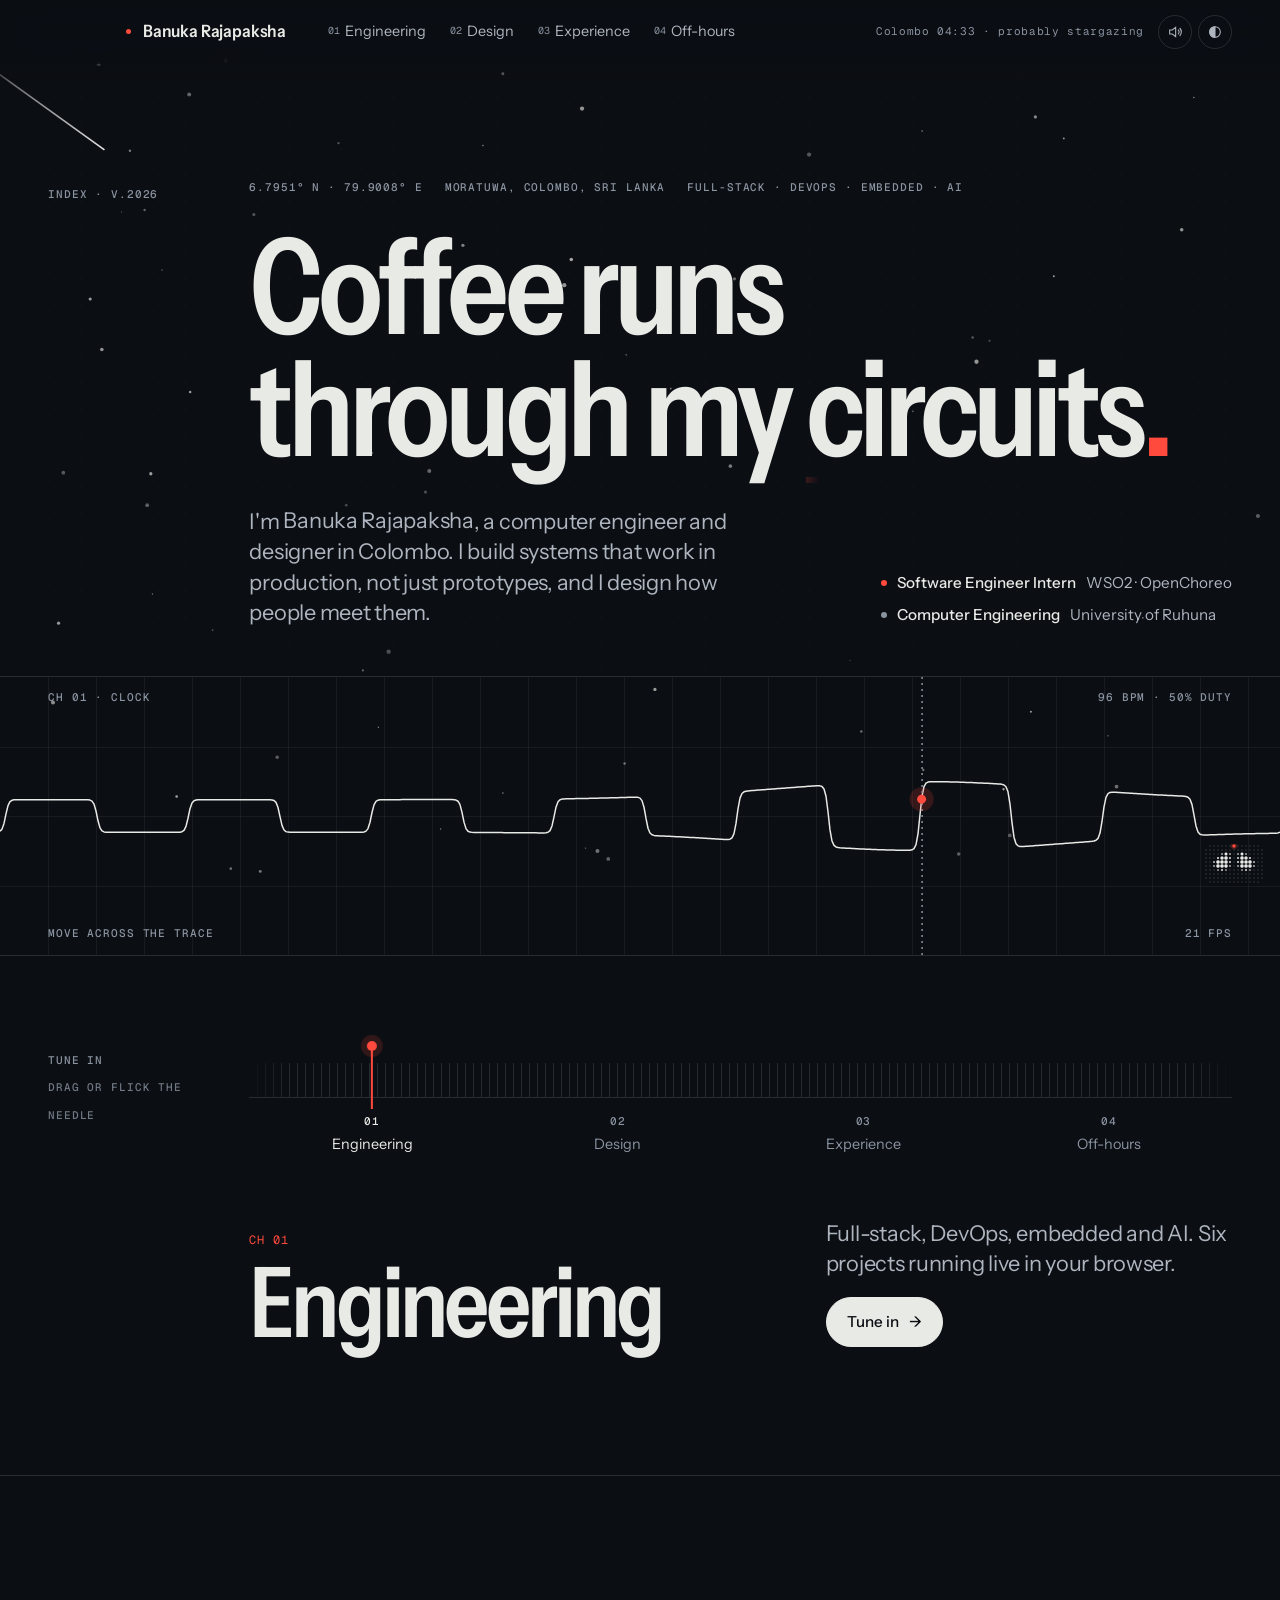
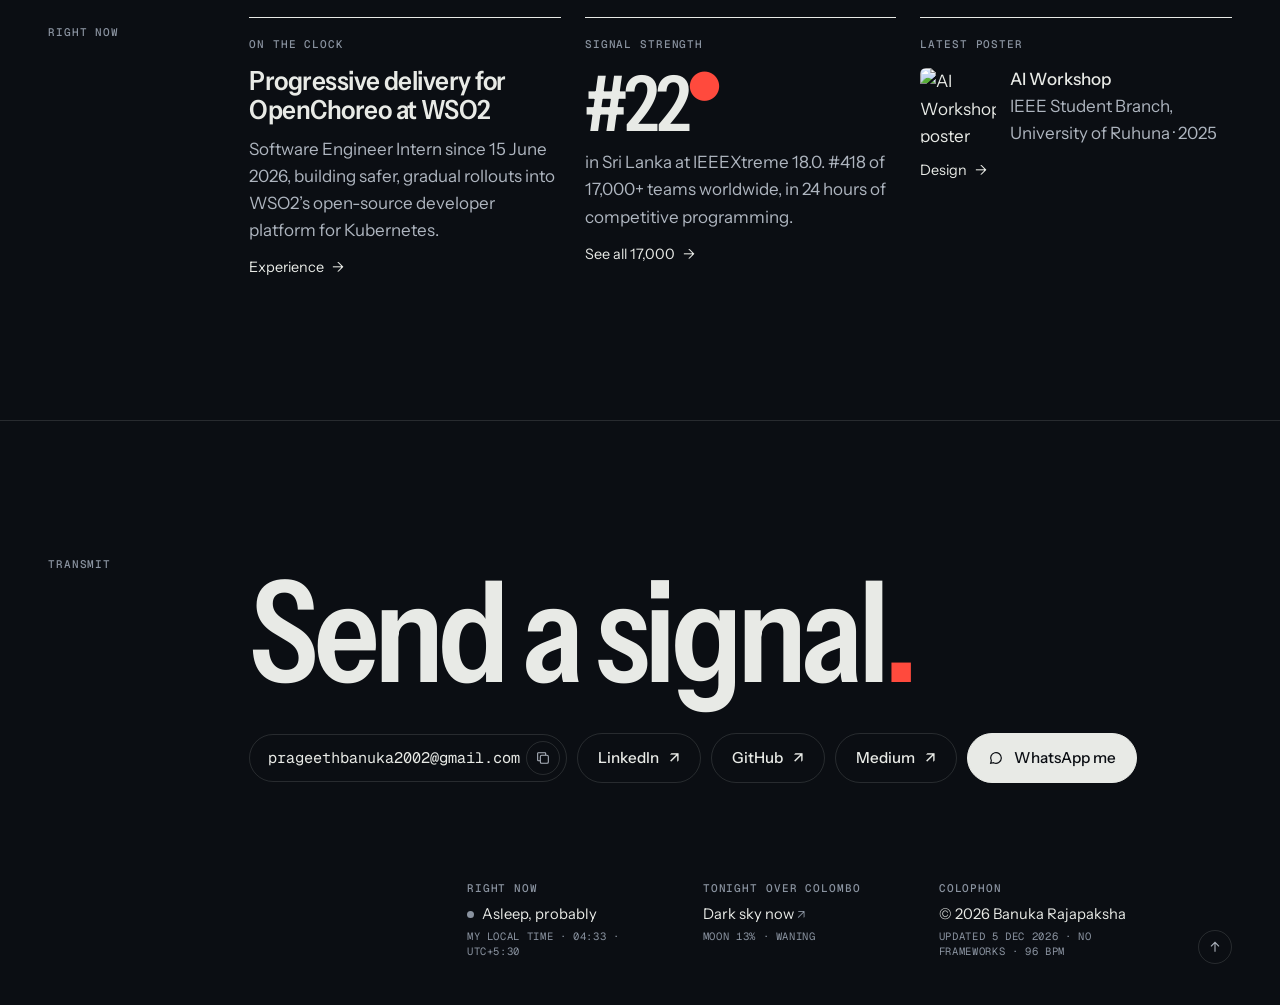
==== commit 23edba5c: "Footer: one live colophon row (presence, tonight's sky, updated, share, top) instead of an empty ban" ====
--- a/index.html
+++ b/index.html
@@ -7,7 +7,7 @@
 <link rel="preconnect" href="https://fonts.googleapis.com">
 <link rel="preconnect" href="https://fonts.gstatic.com" crossorigin>
 <link rel="stylesheet" href="https://fonts.googleapis.com/css2?family=Geist+Mono:wght@400;500&family=Instrument+Sans:wdth,wght@75..100,400..700&display=swap">
-<link rel="stylesheet" href="assets/site.css?v=20261011q">
+<link rel="stylesheet" href="assets/site.css?v=20261011r">
 <style>
 .hero { padding-block: clamp(56px, 9vw, 120px) clamp(28px, 4vw, 48px); }
 .hero .coords { display: flex; flex-wrap: wrap; gap: 6px 22px; margin-bottom: 28px; }
@@ -111,7 +111,7 @@
 <script data-goatcounter="https://banuka.goatcounter.com/count" async src="https://gc.zgo.at/count.js"></script>
 </head>
 <body>
-<script src="assets/site.js?v=20261011q"></script>
+<script src="assets/site.js?v=20261011r"></script>
 <script>BR.nav('home', { draw: true })</script>
 
 <main id="main">
--- a/assets/site.css
+++ b/assets/site.css
@@ -186,8 +186,20 @@
 .tx-row { display: flex; flex-wrap: wrap; gap: 10px; align-items: center; }
 .email { display: inline-flex; align-items: center; gap: 6px; padding: 6px 6px 6px 18px; border: 1px solid var(--line); border-radius: 999px; font-family: var(--f-mono); font-size: 0.95rem; max-width: 100%; }
 .email span { user-select: all; overflow-wrap: anywhere; }
-.foot { display: flex; flex-wrap: wrap; justify-content: space-between; gap: 10px 24px; padding-top: 72px; }
-.foot .label { color: var(--ink-3); }
+/* colophon: signature, three small live notes, back to top. One row, no empty band. */
+.colo { display: grid; grid-template-columns: auto minmax(0, 1fr) auto; gap: 24px clamp(24px, 4vw, 56px); align-items: end; padding-top: clamp(56px, 7vw, 88px); }
+.colo .sig-xl { width: clamp(130px, 13vw, 190px); margin: 0; }
+.colo-grid { display: grid; grid-template-columns: repeat(3, minmax(0, 1fr)); gap: 20px 28px; margin: 0; }
+.colo-grid dt { color: var(--ink-3); margin-bottom: 6px; }
+.colo-grid dd { margin: 0; font-size: 0.92rem; line-height: 1.45; color: var(--ink); }
+.colo-grid dd.sm { font-family: var(--f-mono); font-size: 0.66rem; letter-spacing: 0.06em; text-transform: uppercase; color: var(--ink-3); margin-top: 4px; }
+.colo-grid dd.sm:empty { display: none; }
+.colo-act { display: flex; gap: 6px; }
+.sky-link { color: inherit; text-decoration: none; background: linear-gradient(currentColor, currentColor) 0 100% / 0 1px no-repeat; transition: background-size var(--h) var(--ease-out); }
+.sky-link:hover { background-size: 100% 1px; }
+.sky-link::after { content: " ↗"; color: var(--ink-3); font-size: .85em; }
+.pres { display: inline-block; width: 7px; height: 7px; border-radius: 50%; margin-right: 8px; vertical-align: 0.08em; background: var(--ink-3); }
+.pres.on { background: var(--data); box-shadow: 0 0 0 3px color-mix(in srgb, var(--data) 18%, transparent); }
 
 /* shared trace hairline used as section divider */
 .trace-line { display: block; width: 100%; height: 24px; color: var(--ink-3); }
@@ -266,8 +278,16 @@
   .tx-row { gap: 8px; }
   .tx-row .email { width: 100%; justify-content: space-between; }
   .tx-row .btn { flex: 1 1 0; justify-content: center; }
-  .foot { flex-direction: column; gap: 8px; padding-top: 44px; }
-  .sig-xl { margin-top: 32px; width: 150px; }
+  .colo { grid-template-columns: 1fr auto; padding-top: 40px; gap: 28px 16px; }
+  .colo-grid { grid-column: 1 / -1; order: -1; grid-template-columns: 1fr 1fr; gap: 18px 16px; }
+  .colo-grid > div:last-child { grid-column: 1 / -1; }
+  .colo .sig-xl { width: 116px; }
+  /* contact: email, then WhatsApp as the one primary action, then the three links in a single quiet row */
+  .tx-row .email { order: 0; }
+  .tx-row [data-wa-open] { order: 1; flex: 1 1 100%; min-height: 48px; }
+  .tx-row .btn.ghost { order: 2; flex: 1 1 0; min-width: 0; padding-inline: 8px; font-size: 0.88rem; }
+  .tx-row .btn.ghost .arr { display: none; }
+  .tx-row [data-copy-note] { order: 3; }
   .lede { font-size: 1.12rem; }
   .brand { gap: 10px; }
   .sig { width: 58px; }
@@ -375,6 +395,8 @@
   .scope .rd.b { display: none; }
   .now { gap: 0; }
   .now article { padding-block: 18px 22px; gap: 8px; }
+  .now article:first-child { border-top: 0; padding-top: 0; }                   /* the section rule above already separates it */
+  figure.redphoto { max-width: 280px; }
   .now article > p { display: none; }
   .now .big { font-size: 3.2rem; }
 
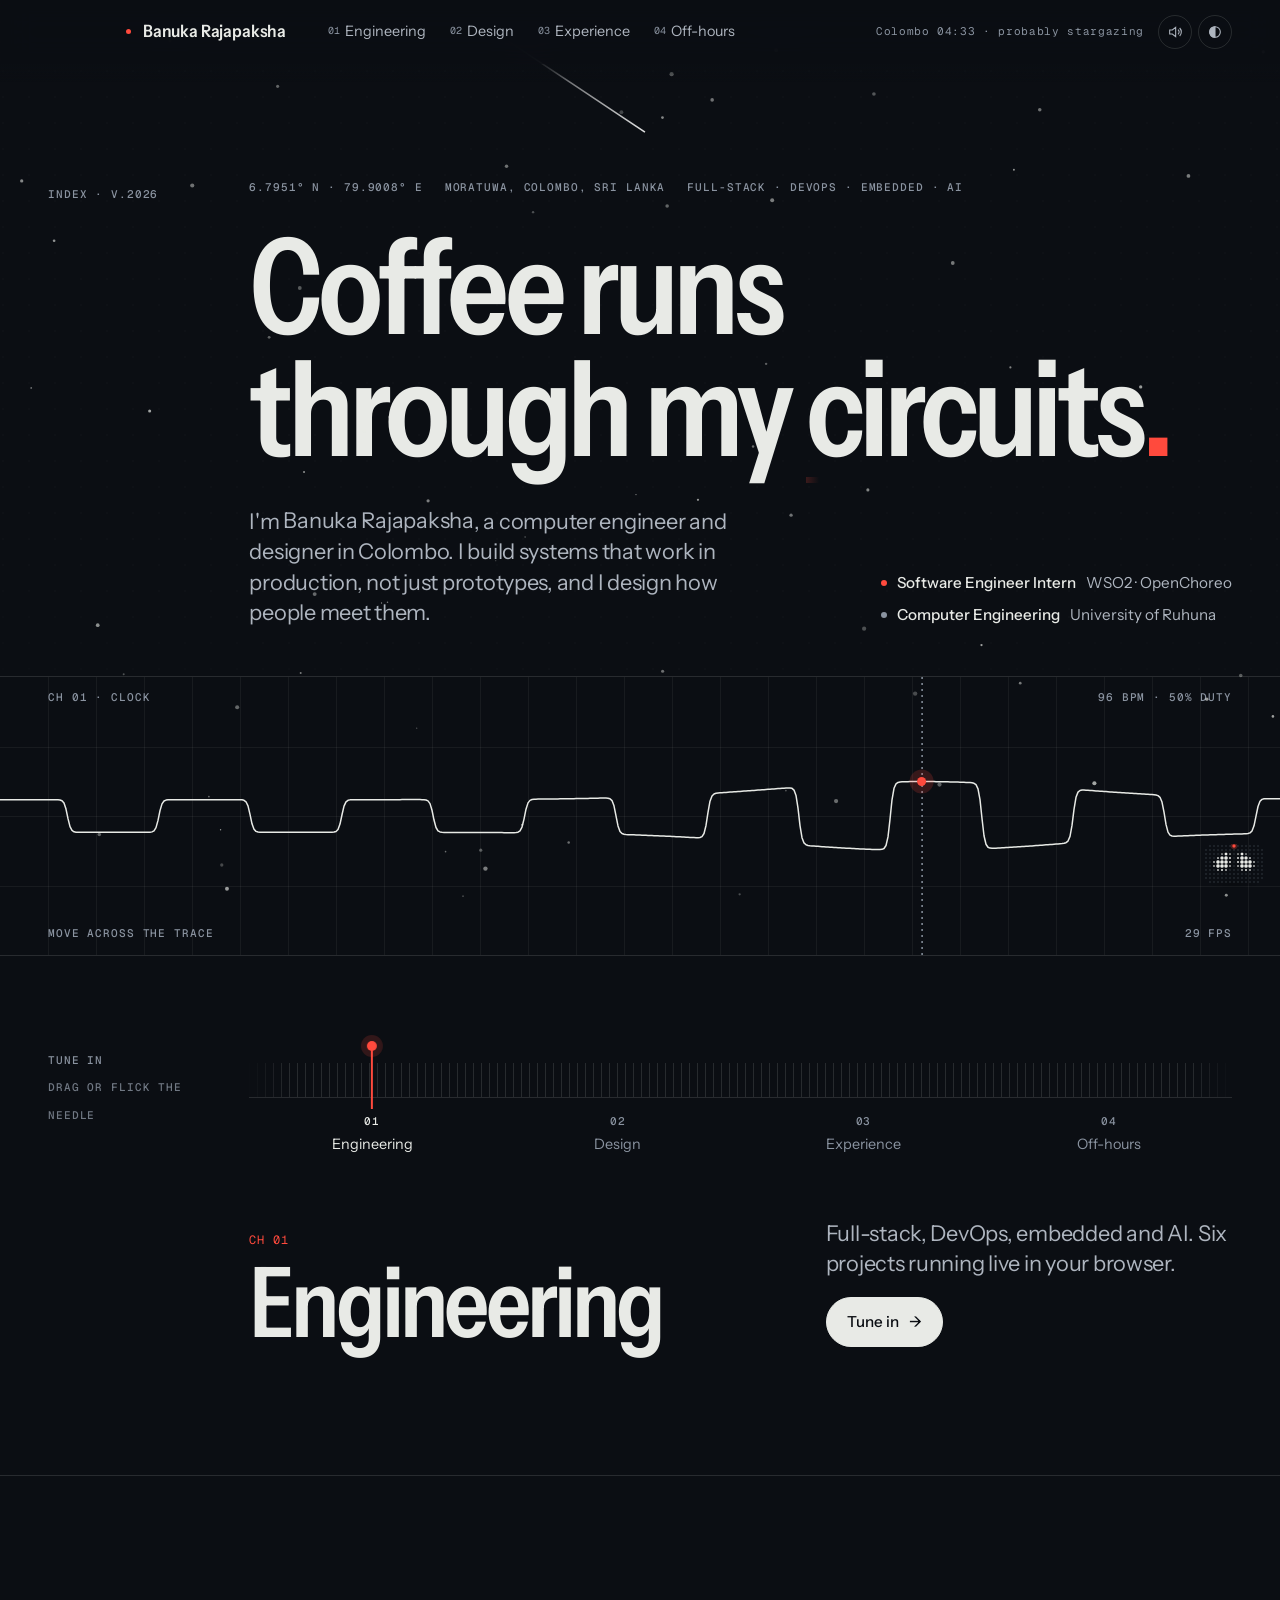
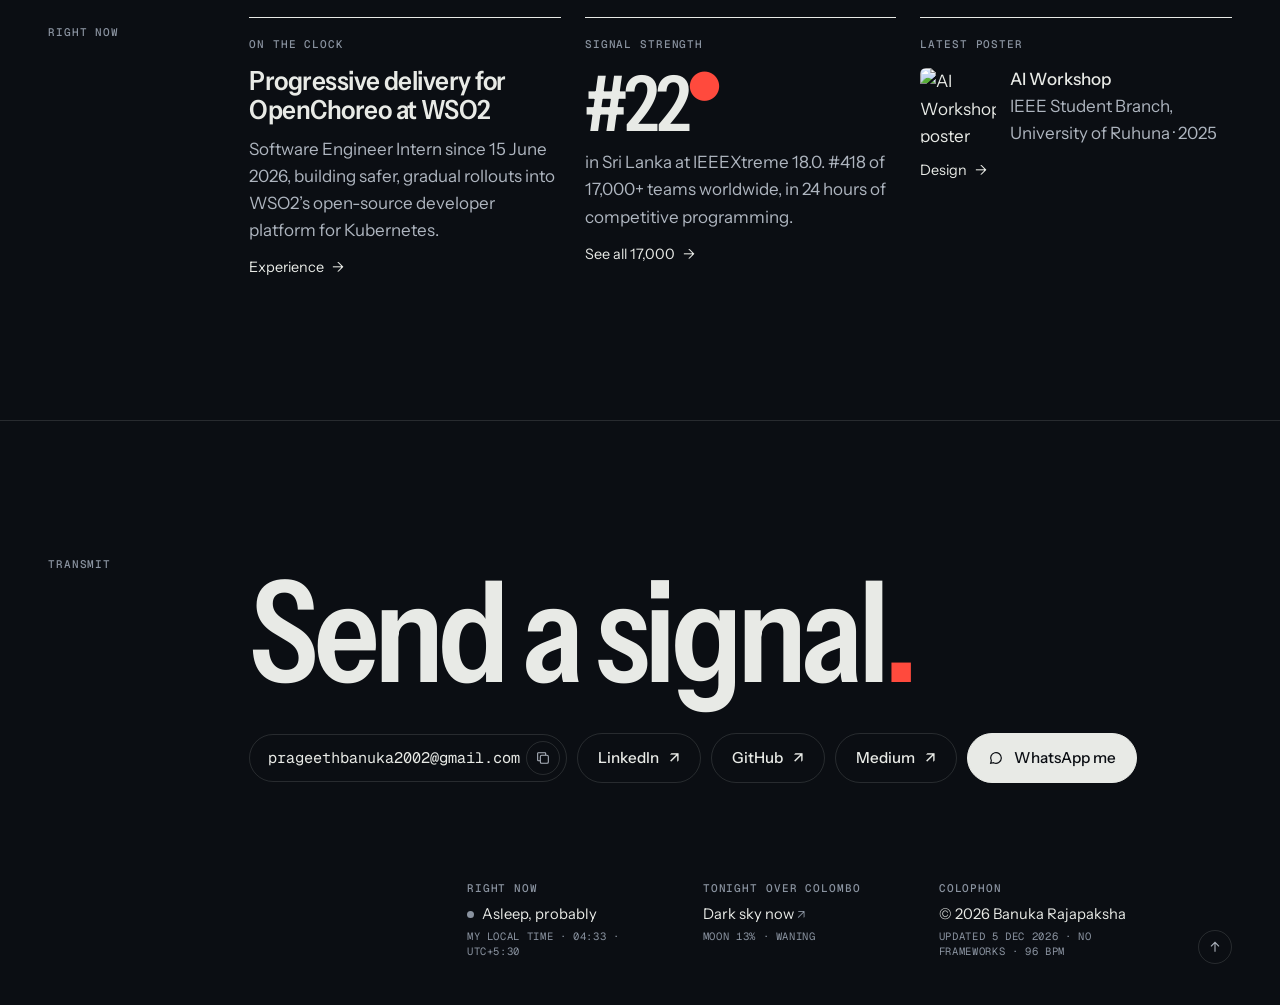
==== commit 913b1984: "Pixi: presses real controls (time-lapse, drum pads, tuner, coffee), plays hide and seek, and twelve " ====
--- a/index.html
+++ b/index.html
@@ -7,7 +7,7 @@
 <link rel="preconnect" href="https://fonts.googleapis.com">
 <link rel="preconnect" href="https://fonts.gstatic.com" crossorigin>
 <link rel="stylesheet" href="https://fonts.googleapis.com/css2?family=Geist+Mono:wght@400;500&family=Instrument+Sans:wdth,wght@75..100,400..700&display=swap">
-<link rel="stylesheet" href="assets/site.css?v=20261011r">
+<link rel="stylesheet" href="assets/site.css?v=20261011s">
 <style>
 .hero { padding-block: clamp(56px, 9vw, 120px) clamp(28px, 4vw, 48px); }
 .hero .coords { display: flex; flex-wrap: wrap; gap: 6px 22px; margin-bottom: 28px; }
@@ -111,7 +111,7 @@
 <script data-goatcounter="https://banuka.goatcounter.com/count" async src="https://gc.zgo.at/count.js"></script>
 </head>
 <body>
-<script src="assets/site.js?v=20261011r"></script>
+<script src="assets/site.js?v=20261011s"></script>
 <script>BR.nav('home', { draw: true })</script>
 
 <main id="main">
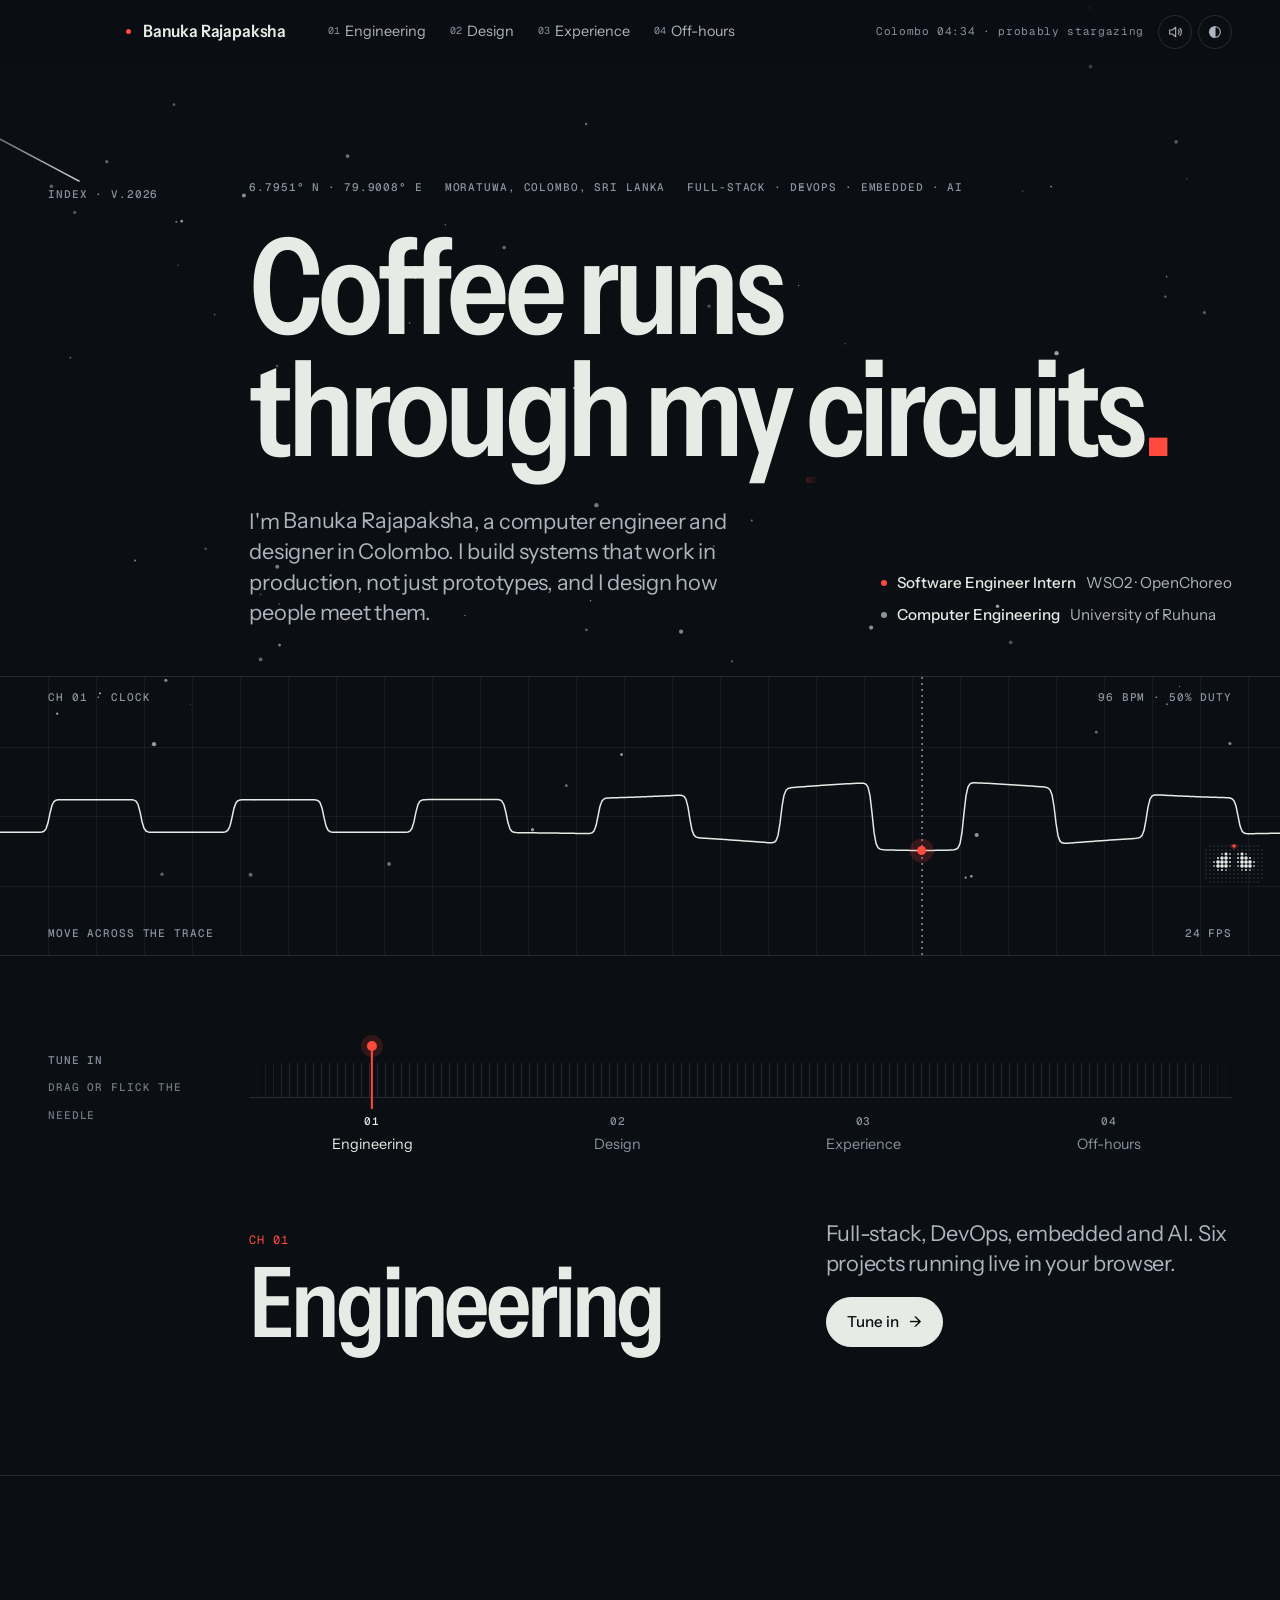
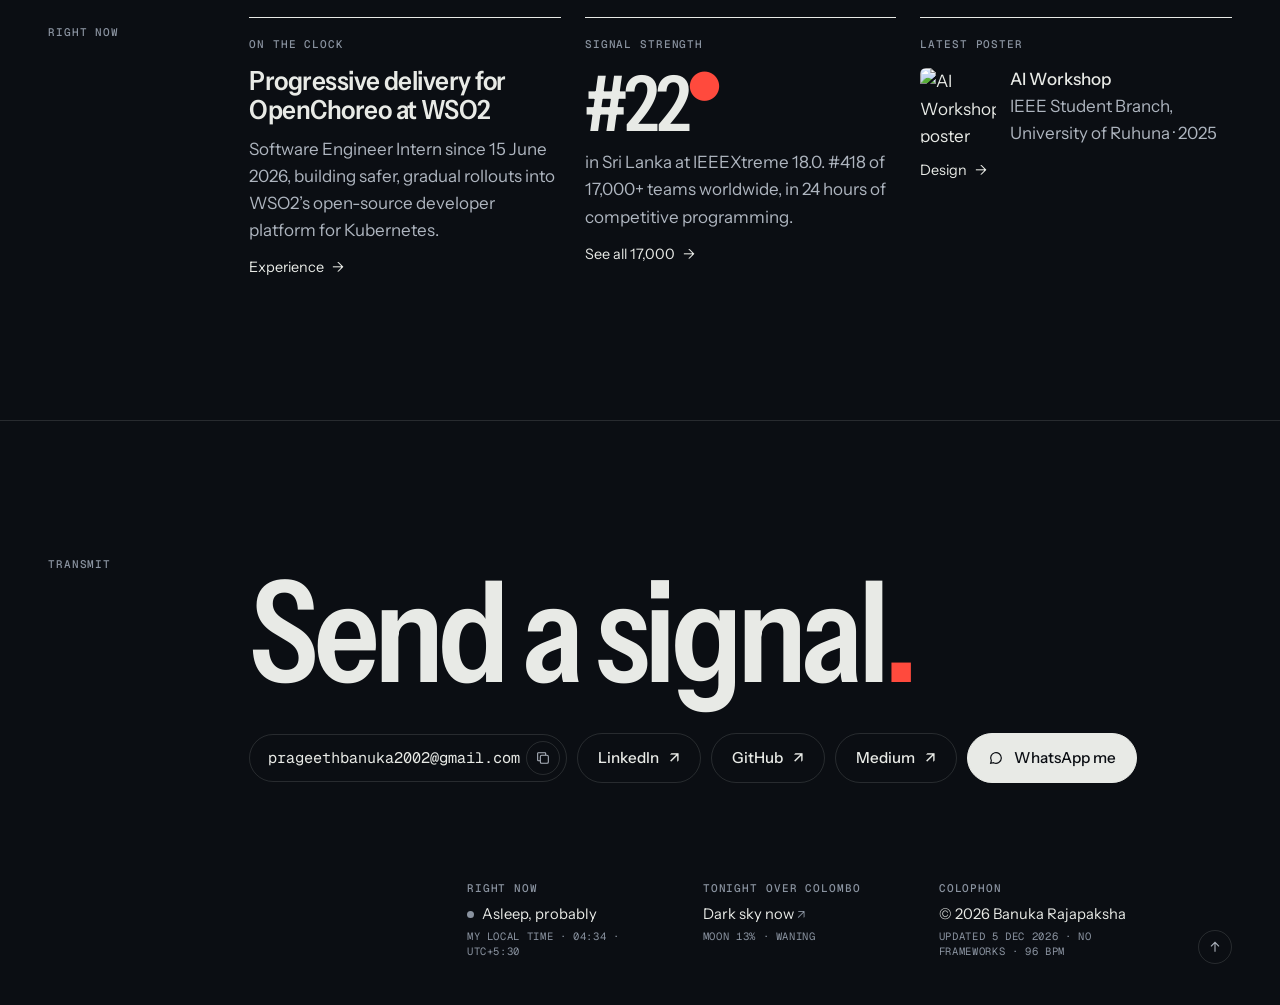
==== commit ece99f51: "Island lives in the nav, one content layer at a time (fixes overlapping text); gliding nav dot, spri" ====
--- a/index.html
+++ b/index.html
@@ -7,7 +7,7 @@
 <link rel="preconnect" href="https://fonts.googleapis.com">
 <link rel="preconnect" href="https://fonts.gstatic.com" crossorigin>
 <link rel="stylesheet" href="https://fonts.googleapis.com/css2?family=Geist+Mono:wght@400;500&family=Instrument+Sans:wdth,wght@75..100,400..700&display=swap">
-<link rel="stylesheet" href="assets/site.css?v=20261011s">
+<link rel="stylesheet" href="assets/site.css?v=20261011t">
 <style>
 .hero { padding-block: clamp(56px, 9vw, 120px) clamp(28px, 4vw, 48px); }
 .hero .coords { display: flex; flex-wrap: wrap; gap: 6px 22px; margin-bottom: 28px; }
@@ -111,7 +111,7 @@
 <script data-goatcounter="https://banuka.goatcounter.com/count" async src="https://gc.zgo.at/count.js"></script>
 </head>
 <body>
-<script src="assets/site.js?v=20261011s"></script>
+<script src="assets/site.js?v=20261011t"></script>
 <script>BR.nav('home', { draw: true })</script>
 
 <main id="main">
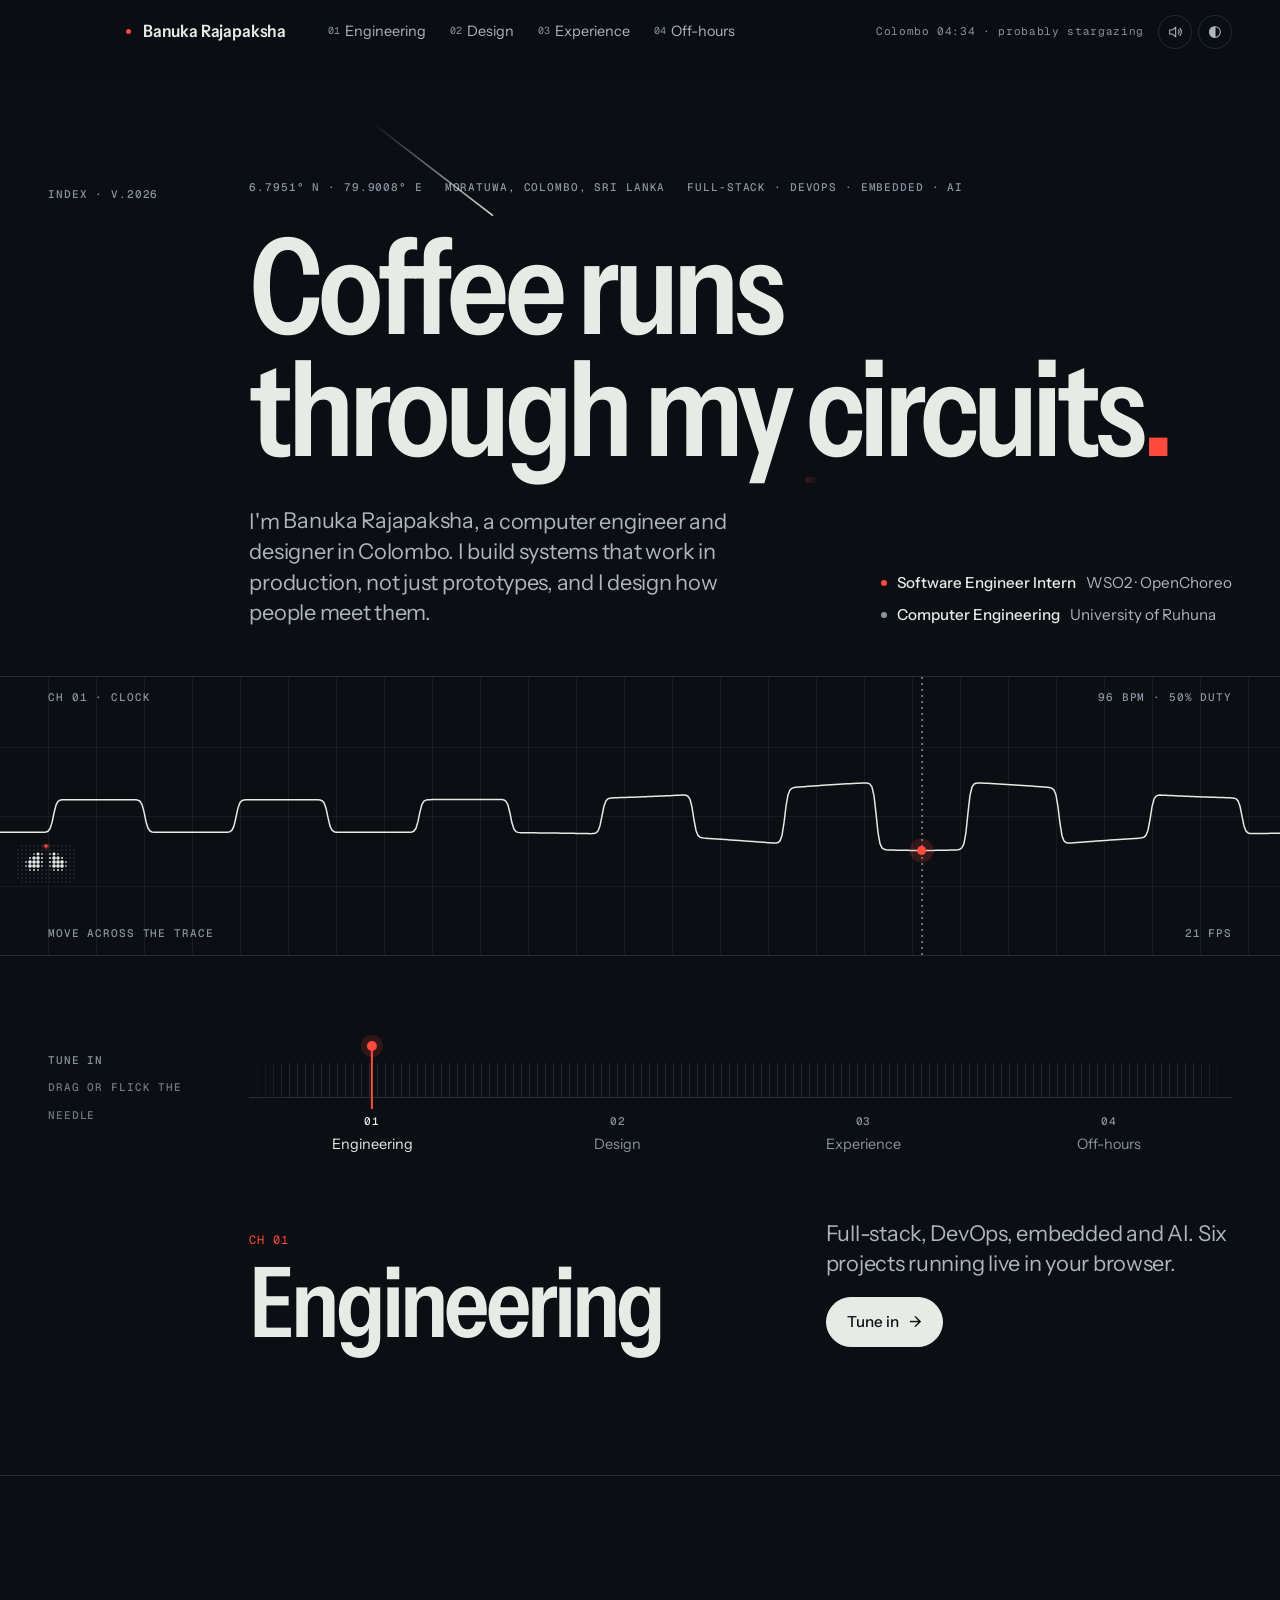
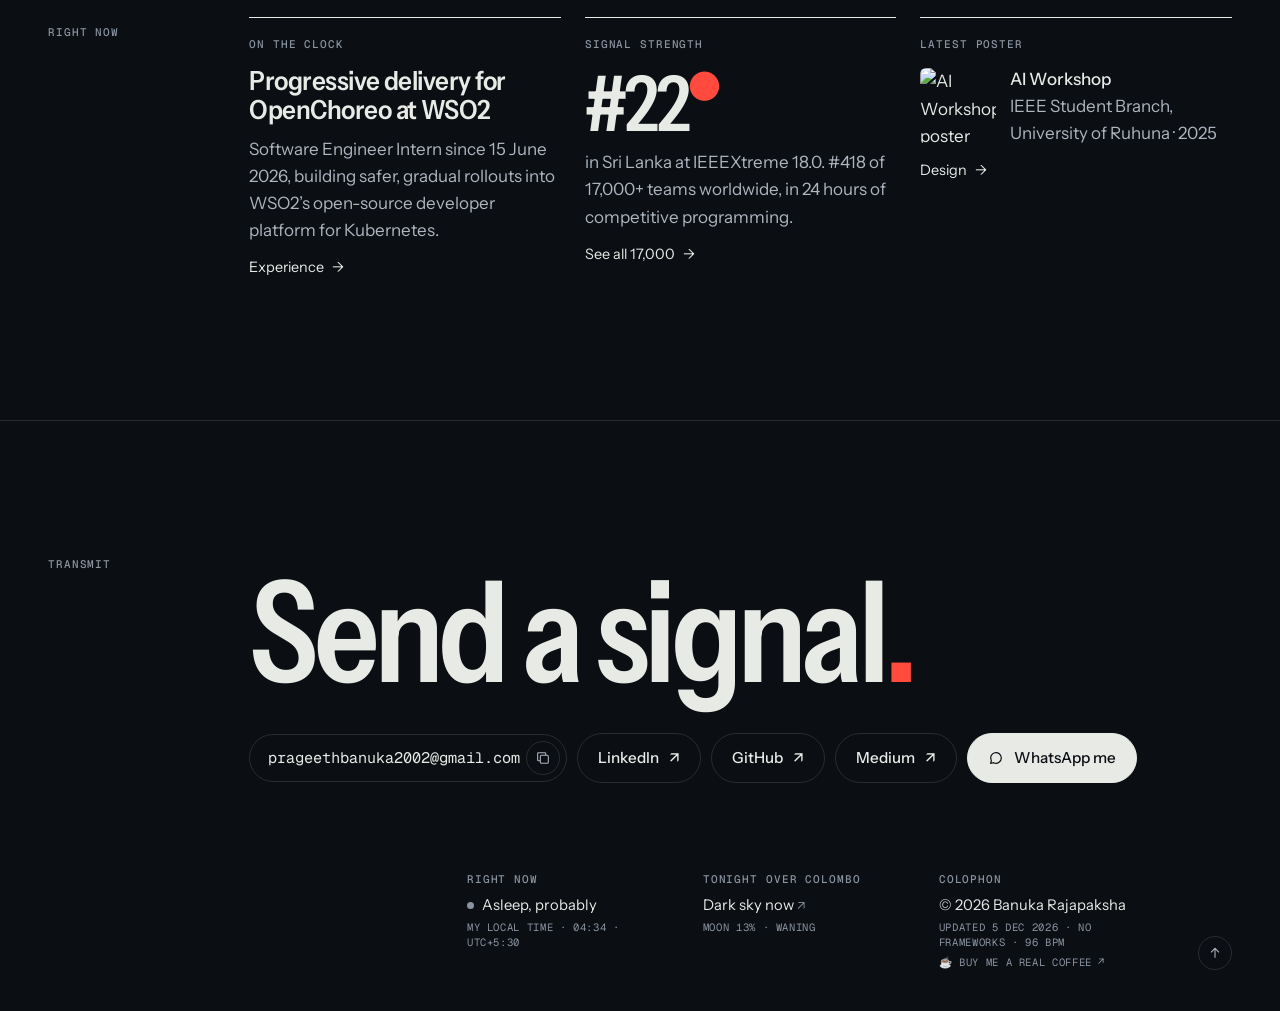
==== commit 529e9291: "Support: Ko-fi tip jar, shop hooks for kits, prints and a Pixi licence, and Pixi as an embeddable sc" ====
--- a/index.html
+++ b/index.html
@@ -7,7 +7,7 @@
 <link rel="preconnect" href="https://fonts.googleapis.com">
 <link rel="preconnect" href="https://fonts.gstatic.com" crossorigin>
 <link rel="stylesheet" href="https://fonts.googleapis.com/css2?family=Geist+Mono:wght@400;500&family=Instrument+Sans:wdth,wght@75..100,400..700&display=swap">
-<link rel="stylesheet" href="assets/site.css?v=20261011t">
+<link rel="stylesheet" href="assets/site.css?v=20261011u">
 <style>
 .hero { padding-block: clamp(56px, 9vw, 120px) clamp(28px, 4vw, 48px); }
 .hero .coords { display: flex; flex-wrap: wrap; gap: 6px 22px; margin-bottom: 28px; }
@@ -111,7 +111,7 @@
 <script data-goatcounter="https://banuka.goatcounter.com/count" async src="https://gc.zgo.at/count.js"></script>
 </head>
 <body>
-<script src="assets/site.js?v=20261011t"></script>
+<script src="assets/site.js?v=20261011u"></script>
 <script>BR.nav('home', { draw: true })</script>
 
 <main id="main">
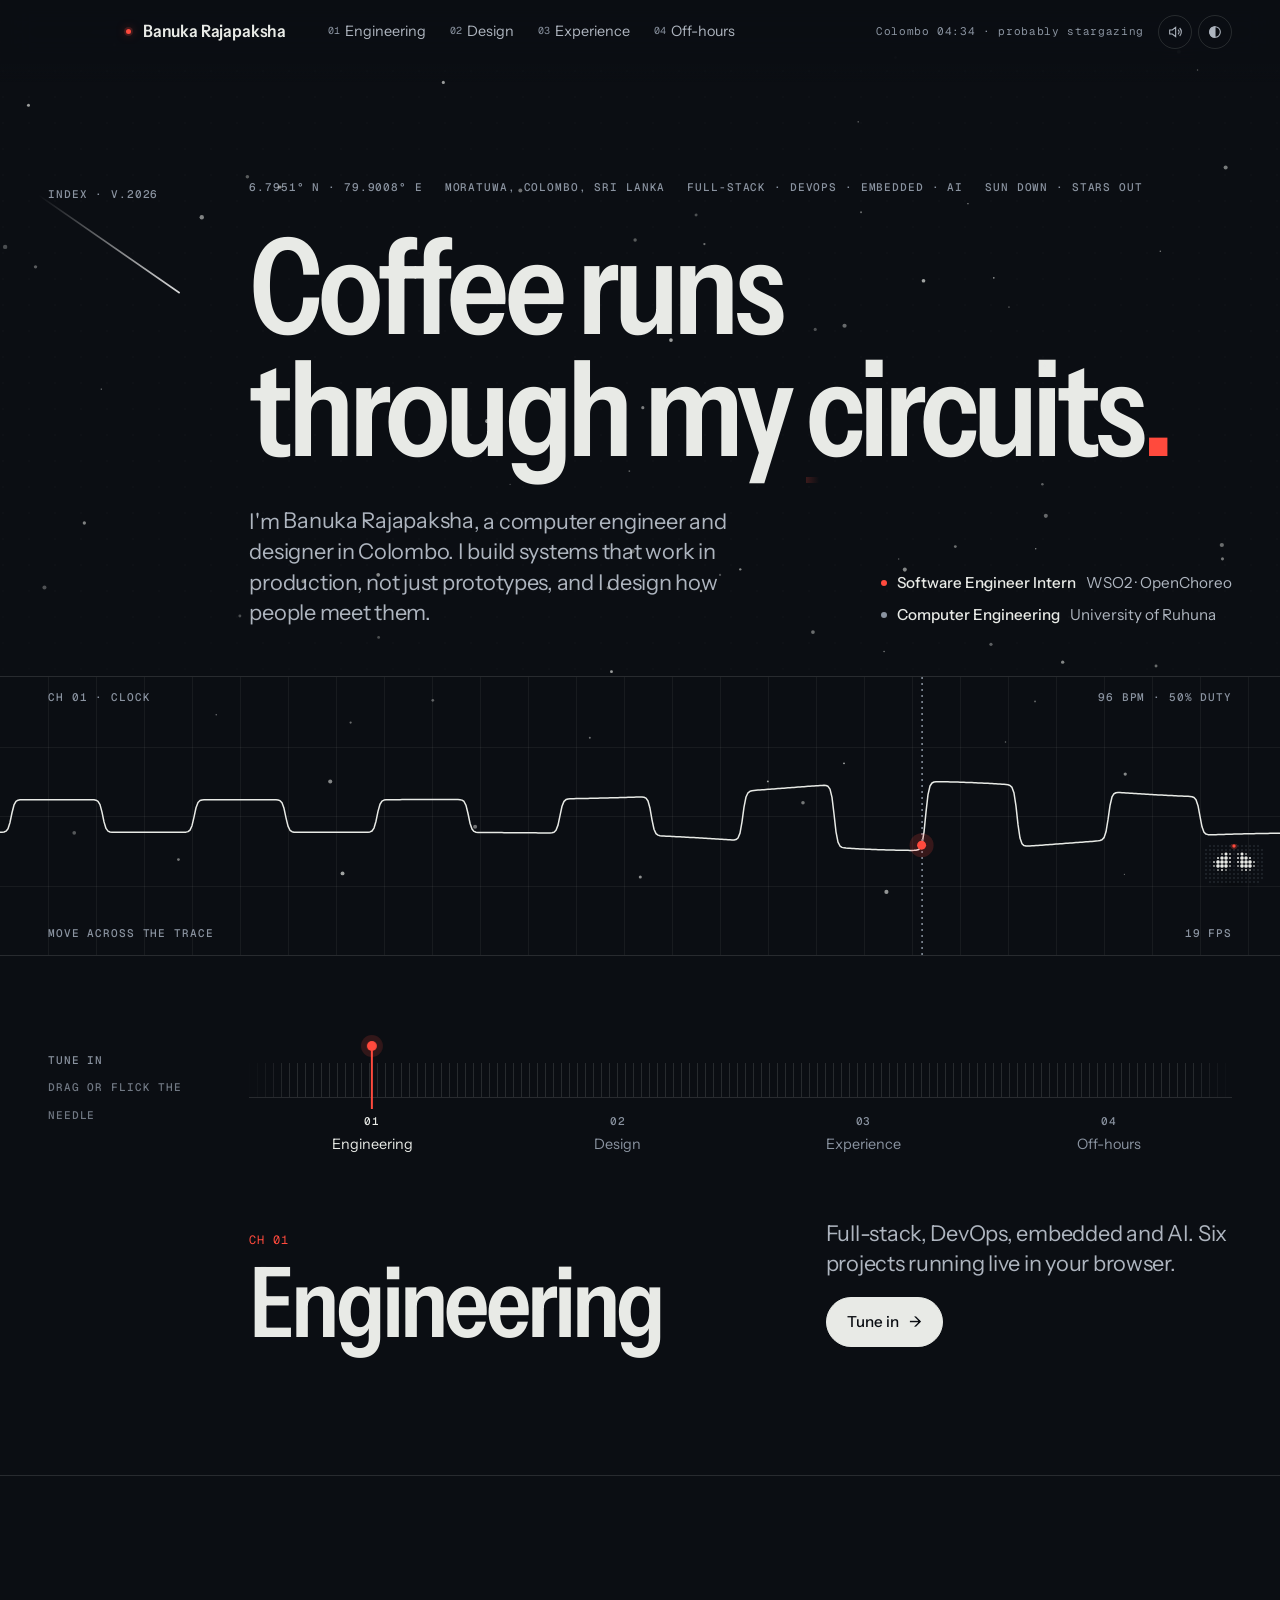
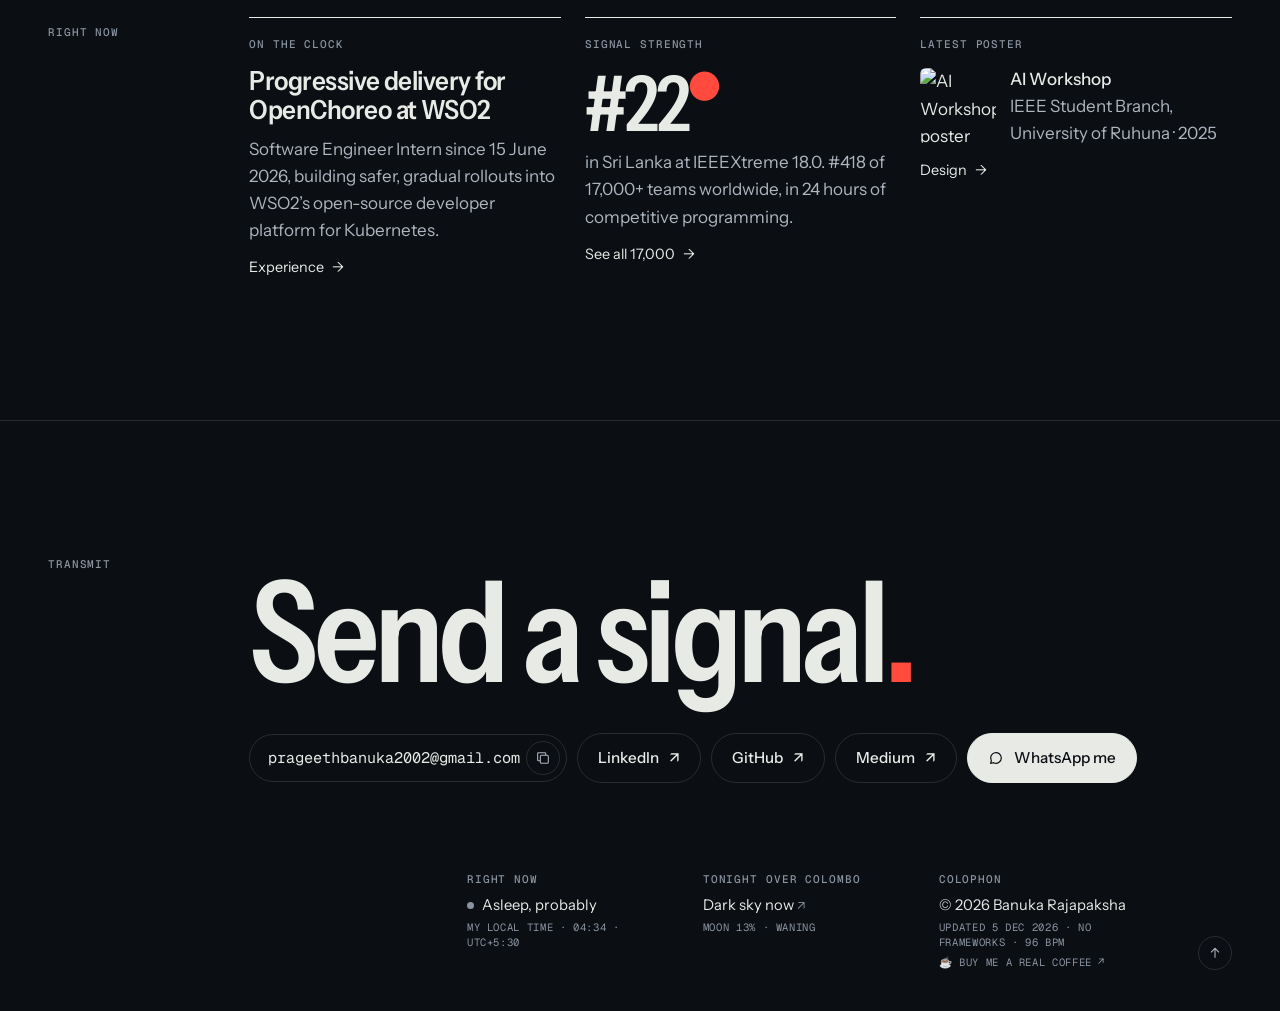
==== commit 1c567bce: "Your sky, printed: a Sri Lanka star map maker with WhatsApp ordering; the page follows the real Sun " ====
--- a/index.html
+++ b/index.html
@@ -7,7 +7,7 @@
 <link rel="preconnect" href="https://fonts.googleapis.com">
 <link rel="preconnect" href="https://fonts.gstatic.com" crossorigin>
 <link rel="stylesheet" href="https://fonts.googleapis.com/css2?family=Geist+Mono:wght@400;500&family=Instrument+Sans:wdth,wght@75..100,400..700&display=swap">
-<link rel="stylesheet" href="assets/site.css?v=20261011u">
+<link rel="stylesheet" href="assets/site.css?v=20261011v">
 <style>
 .hero { padding-block: clamp(56px, 9vw, 120px) clamp(28px, 4vw, 48px); }
 .hero .coords { display: flex; flex-wrap: wrap; gap: 6px 22px; margin-bottom: 28px; }
@@ -111,7 +111,7 @@
 <script data-goatcounter="https://banuka.goatcounter.com/count" async src="https://gc.zgo.at/count.js"></script>
 </head>
 <body>
-<script src="assets/site.js?v=20261011u"></script>
+<script src="assets/site.js?v=20261011v"></script>
 <script>BR.nav('home', { draw: true })</script>
 
 <main id="main">
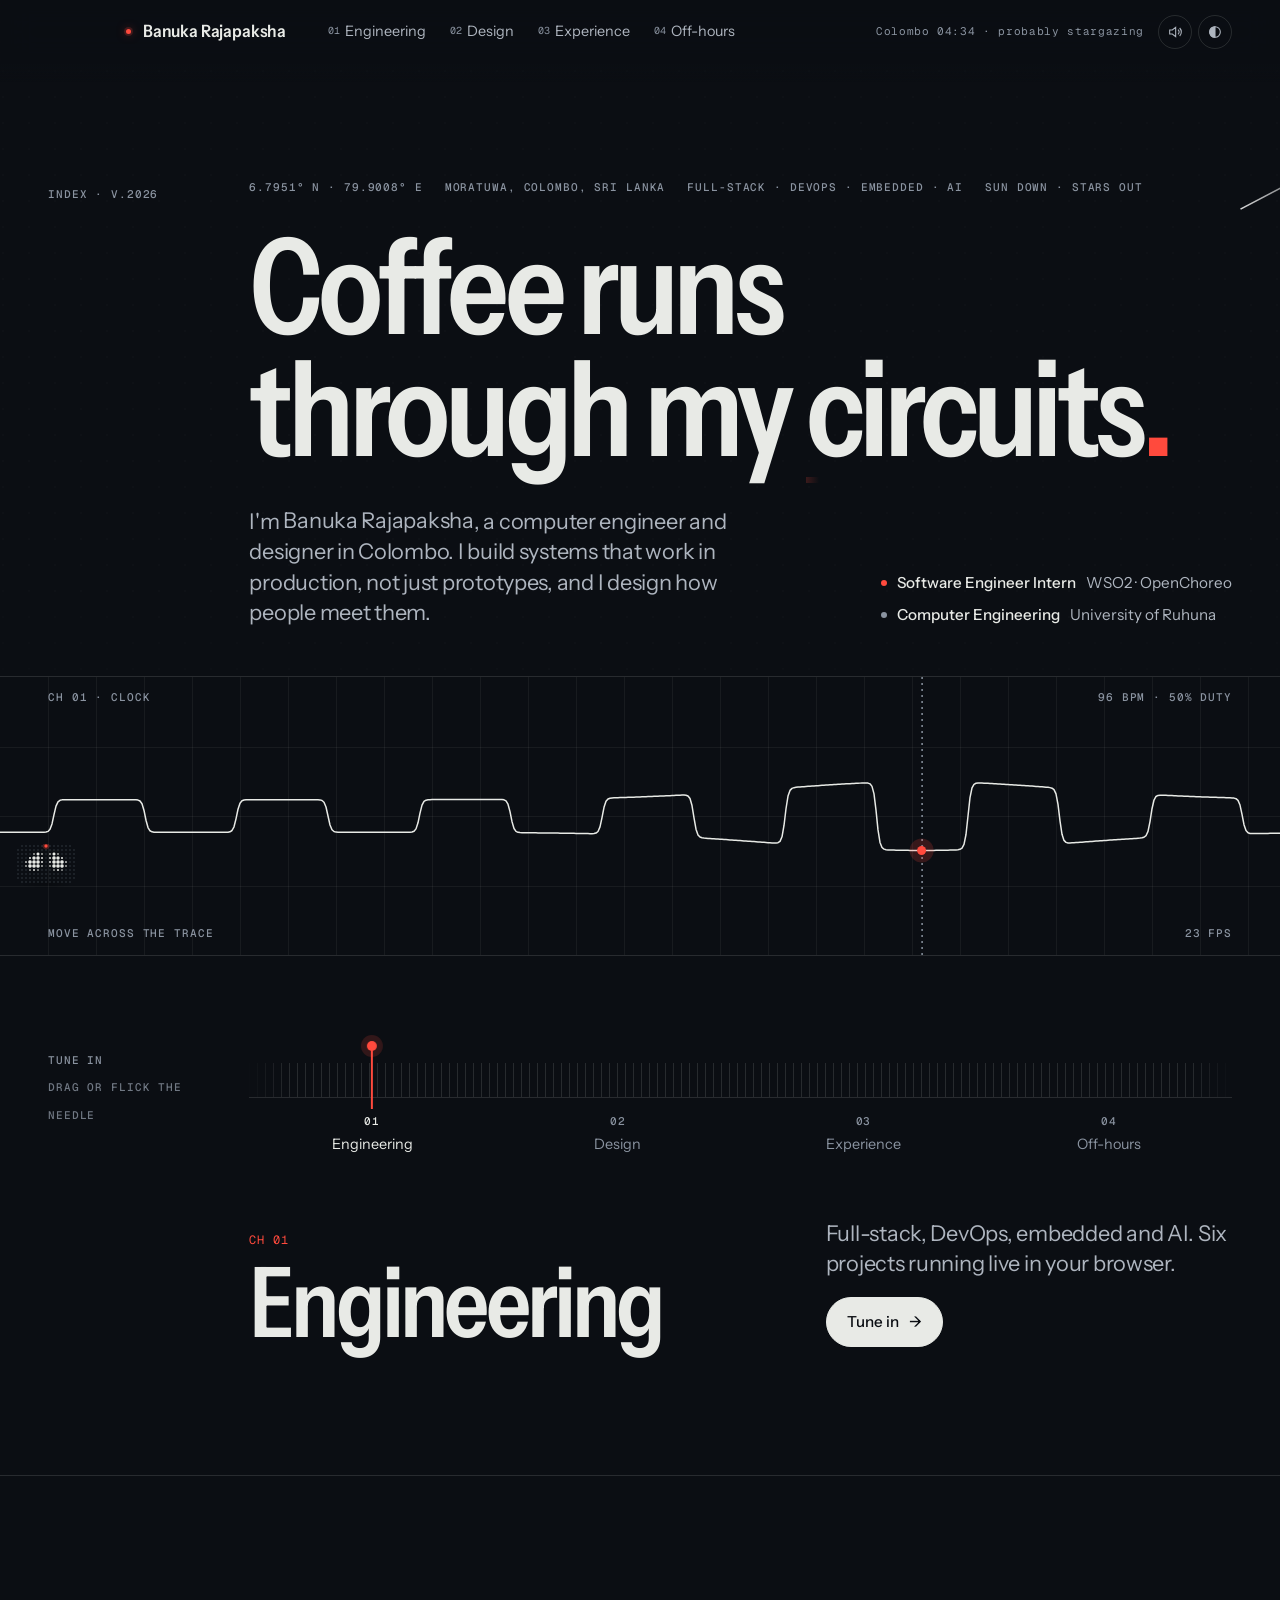
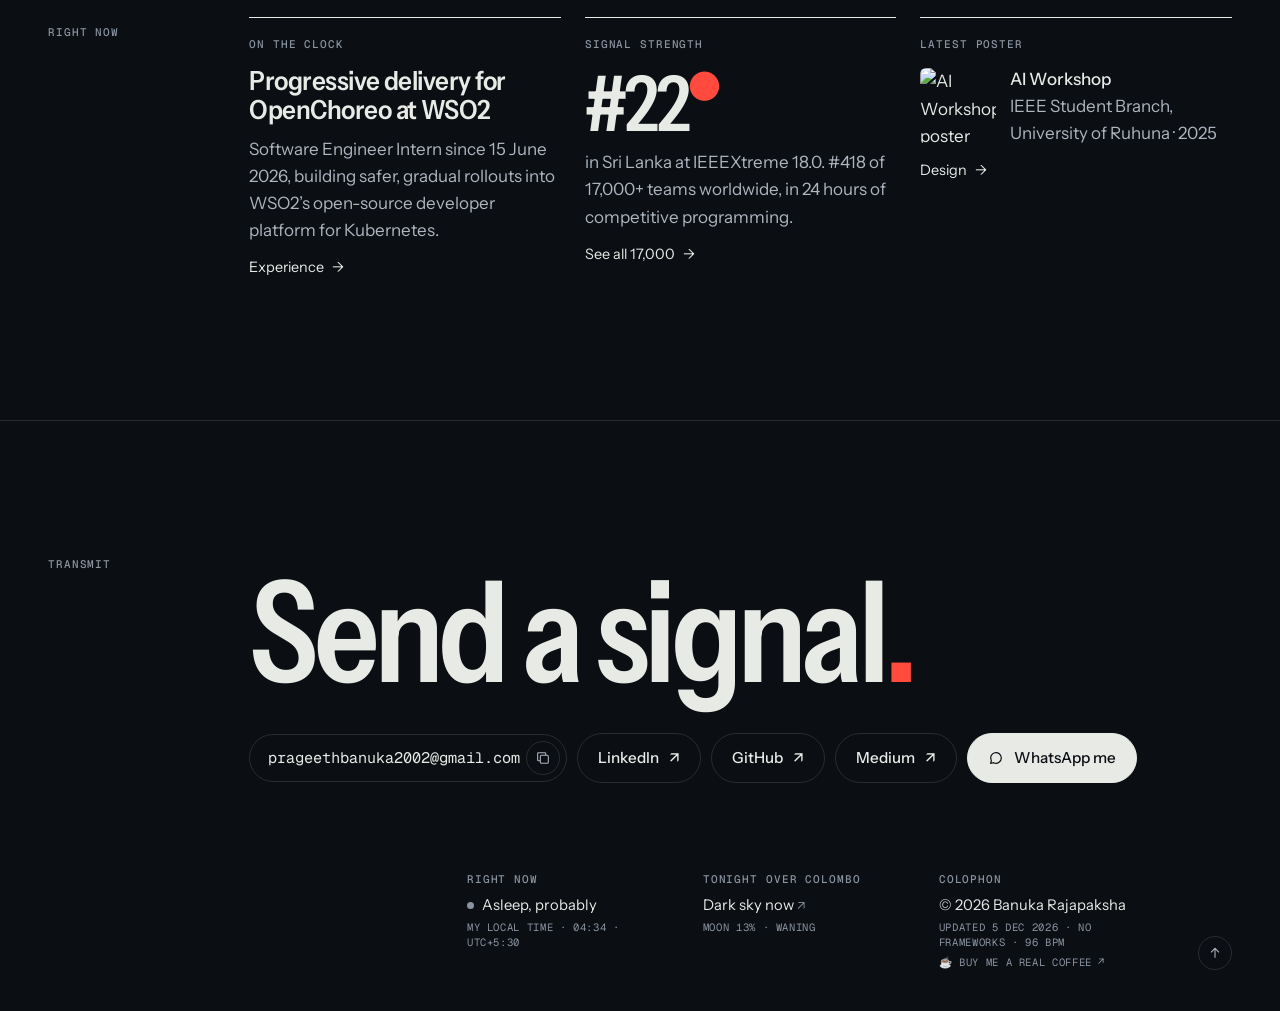
==== commit e3090ab3: "Fix phones laying pages out at 2-3x width (effects canvases sized by pixels, not the viewport); star" ====
--- a/index.html
+++ b/index.html
@@ -7,7 +7,7 @@
 <link rel="preconnect" href="https://fonts.googleapis.com">
 <link rel="preconnect" href="https://fonts.gstatic.com" crossorigin>
 <link rel="stylesheet" href="https://fonts.googleapis.com/css2?family=Geist+Mono:wght@400;500&family=Instrument+Sans:wdth,wght@75..100,400..700&display=swap">
-<link rel="stylesheet" href="assets/site.css?v=20261011v">
+<link rel="stylesheet" href="assets/site.css?v=20261011w">
 <style>
 .hero { padding-block: clamp(56px, 9vw, 120px) clamp(28px, 4vw, 48px); }
 .hero .coords { display: flex; flex-wrap: wrap; gap: 6px 22px; margin-bottom: 28px; }
@@ -111,7 +111,7 @@
 <script data-goatcounter="https://banuka.goatcounter.com/count" async src="https://gc.zgo.at/count.js"></script>
 </head>
 <body>
-<script src="assets/site.js?v=20261011v"></script>
+<script src="assets/site.js?v=20261011w"></script>
 <script>BR.nav('home', { draw: true })</script>
 
 <main id="main">
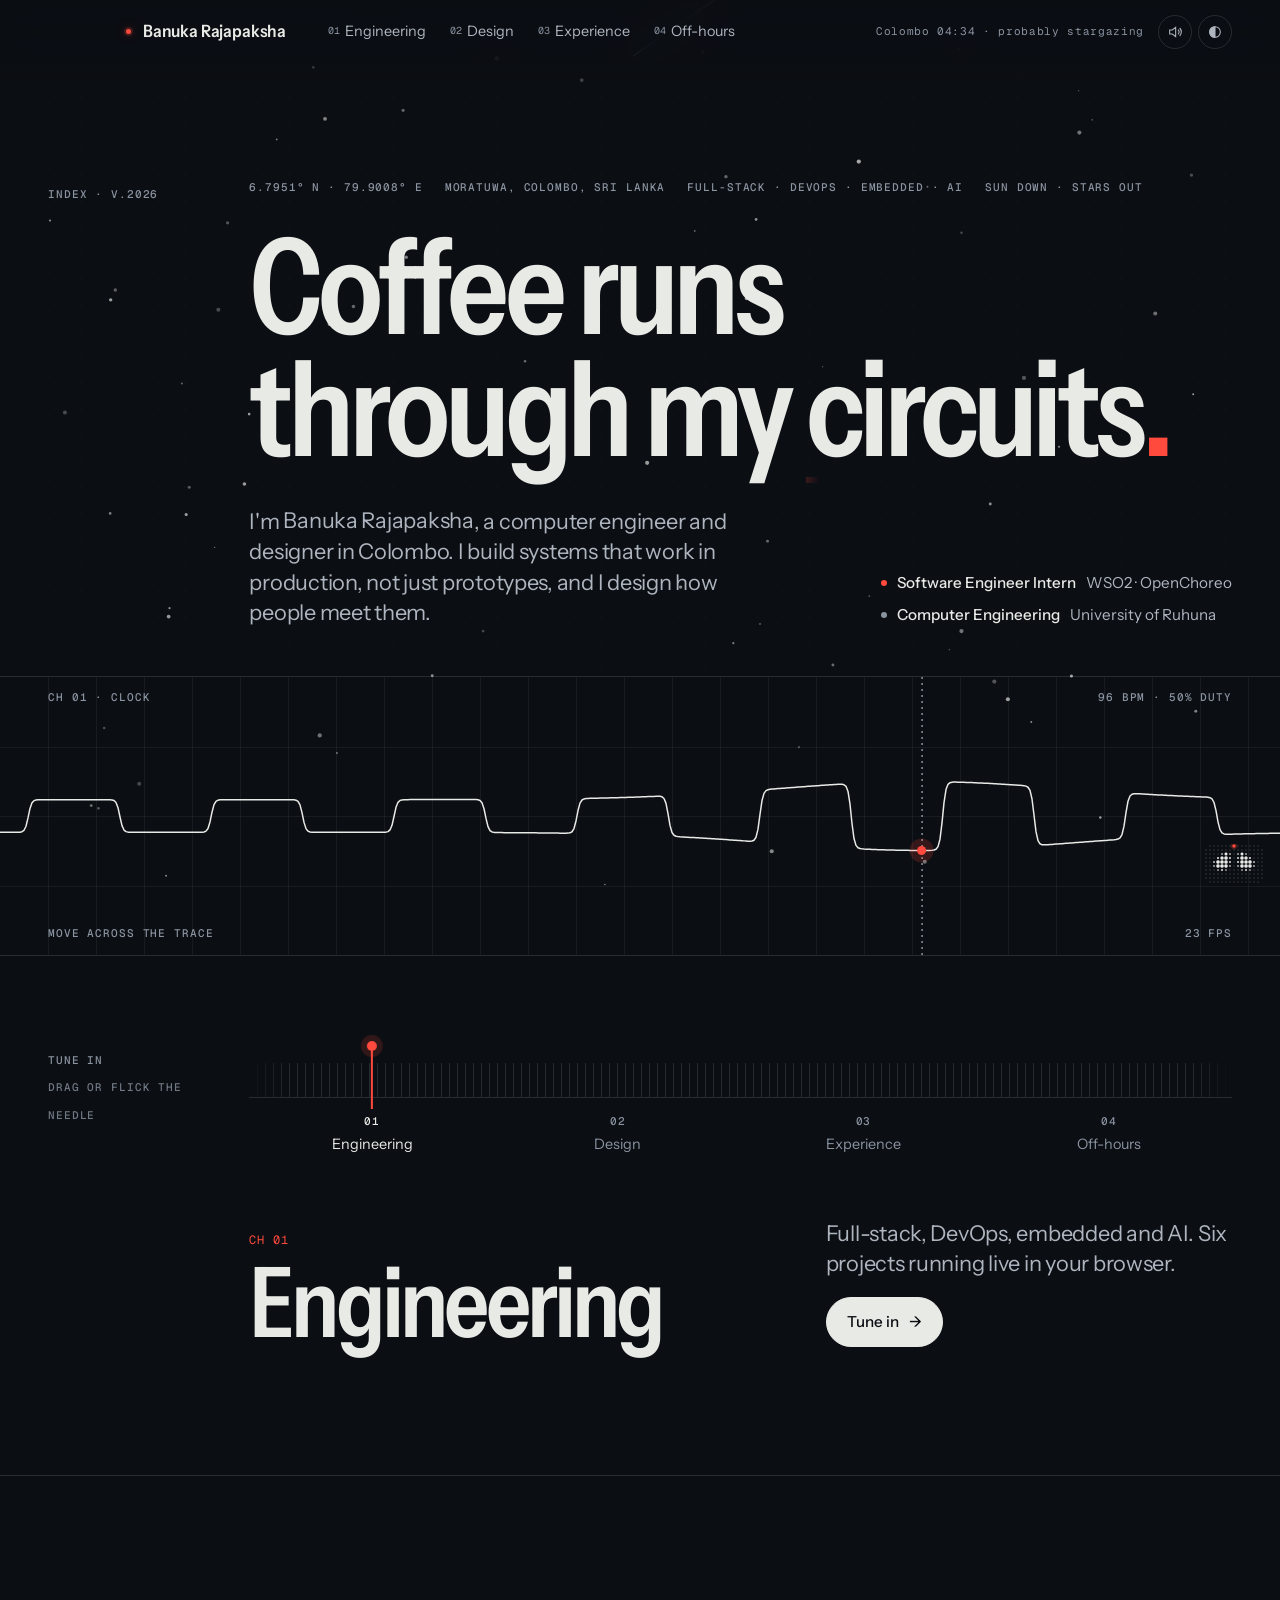
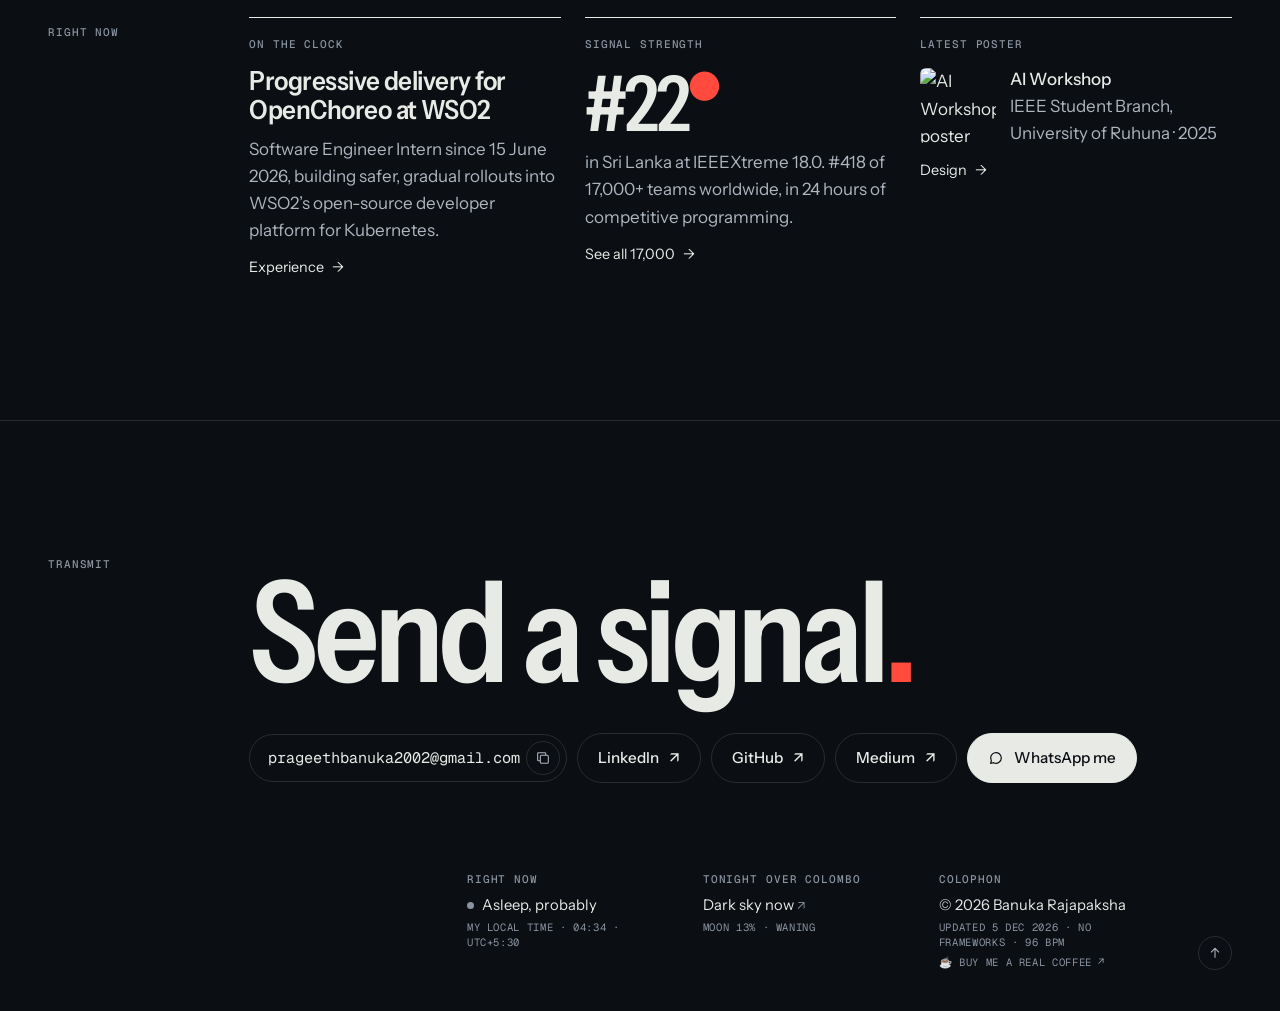
==== commit 4413932b: "Star map form: date and time fields stay in their columns on iPhone" ====
--- a/index.html
+++ b/index.html
@@ -7,7 +7,7 @@
 <link rel="preconnect" href="https://fonts.googleapis.com">
 <link rel="preconnect" href="https://fonts.gstatic.com" crossorigin>
 <link rel="stylesheet" href="https://fonts.googleapis.com/css2?family=Geist+Mono:wght@400;500&family=Instrument+Sans:wdth,wght@75..100,400..700&display=swap">
-<link rel="stylesheet" href="assets/site.css?v=20261011w">
+<link rel="stylesheet" href="assets/site.css?v=20261011x">
 <style>
 .hero { padding-block: clamp(56px, 9vw, 120px) clamp(28px, 4vw, 48px); }
 .hero .coords { display: flex; flex-wrap: wrap; gap: 6px 22px; margin-bottom: 28px; }
@@ -111,7 +111,7 @@
 <script data-goatcounter="https://banuka.goatcounter.com/count" async src="https://gc.zgo.at/count.js"></script>
 </head>
 <body>
-<script src="assets/site.js?v=20261011w"></script>
+<script src="assets/site.js?v=20261011x"></script>
 <script>BR.nav('home', { draw: true })</script>
 
 <main id="main">
